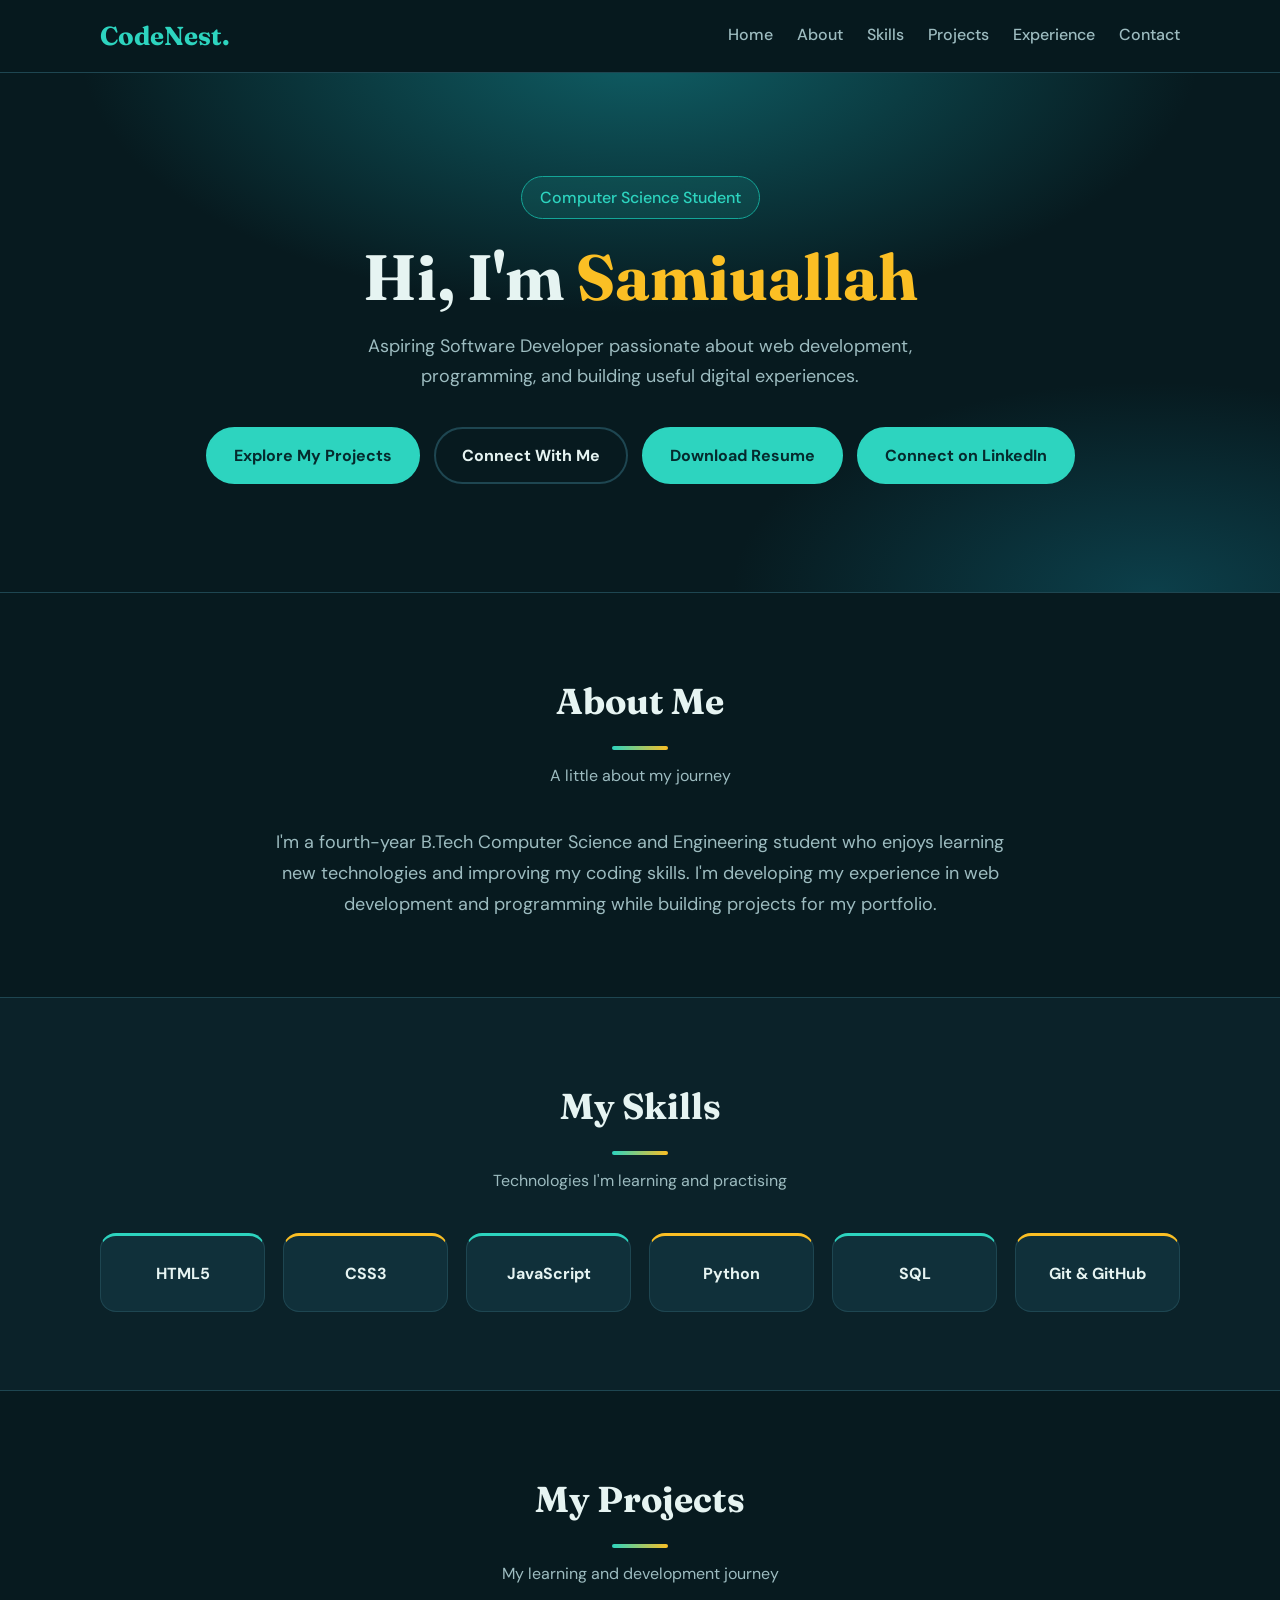
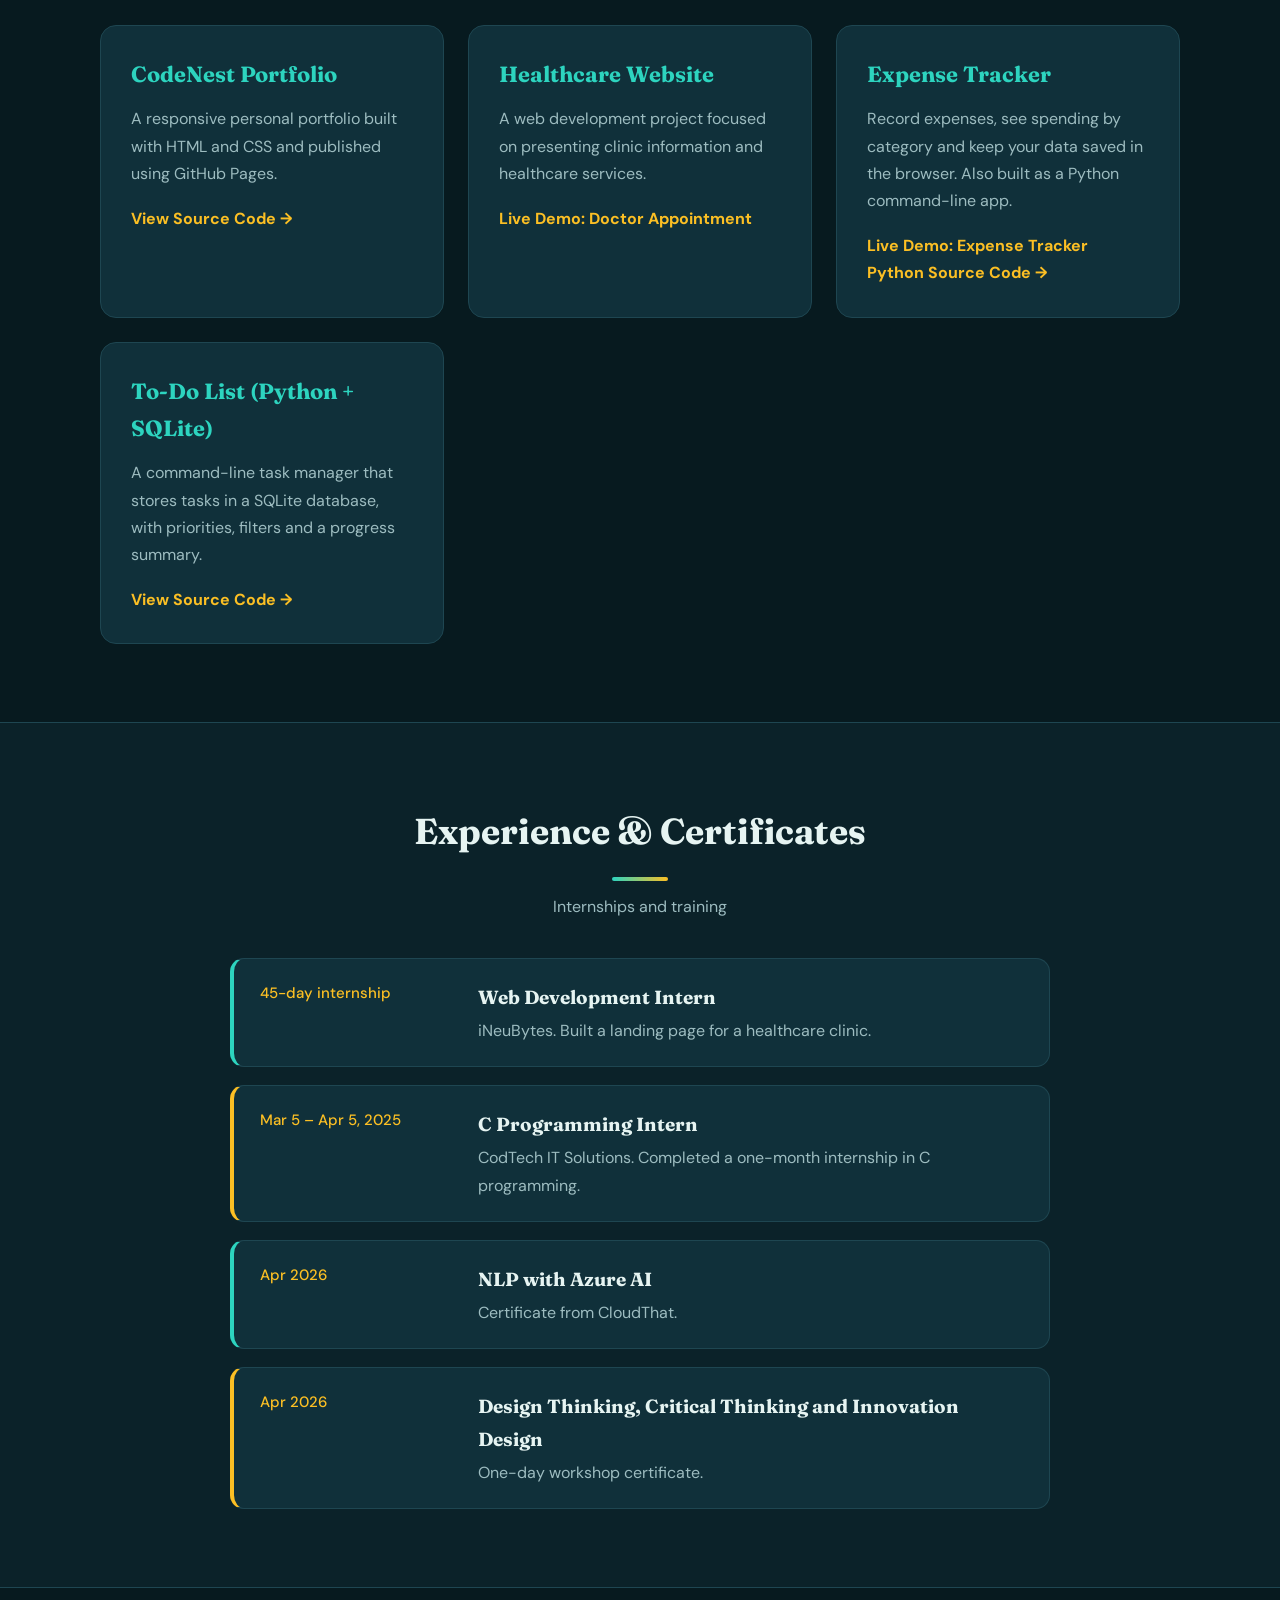
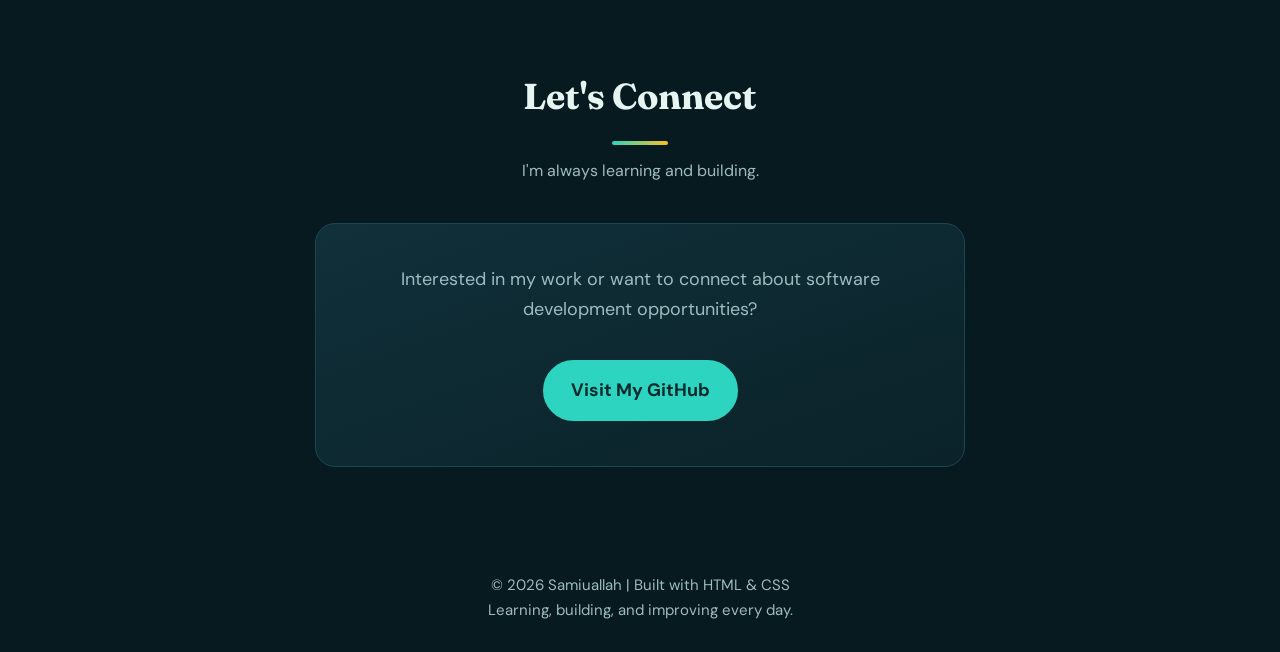
==== index.html @ da950f70 "Refactor project links and add To-Do List section Updated the project link for the Python source cod" ====
<!DOCTYPE html>
<html lang="en">
<head>
  <meta charset="UTF-8">
  <meta name="viewport" content="width=device-width, initial-scale=1.0">
  <meta name="description" content="Samiuallah's portfolio showcasing web development skills and projects.">
  <title>Samiuallah | Developer Portfolio</title>
  <link rel="preconnect" href="https://fonts.googleapis.com">
  <link href="https://fonts.googleapis.com/css2?family=Fraunces:wght@600;700&family=DM+Sans:wght@400;500;700&display=swap" rel="stylesheet">

  <style>
    :root {
      --bg: #071a1f;
      --bg-soft: #0b2229;
      --surface: #10303a;
      --line: #1e4651;
      --ink: #e6f4f2;
      --muted: #9dbcc0;
      --accent: #2dd4bf;
      --accent-dark: #14a597;
      --warm: #fbbf24;
    }

    * {
      margin: 0;
      padding: 0;
      box-sizing: border-box;
      scroll-behavior: smooth;
    }

    body {
      font-family: "DM Sans", system-ui, Arial, sans-serif;
      background: var(--bg);
      color: var(--ink);
      line-height: 1.7;
    }

    h1, h2, h3, .logo {
      font-family: Fraunces, Georgia, serif;
    }

    a {
      color: inherit;
      text-decoration: none;
    }

    :focus-visible {
      outline: 3px solid var(--warm);
      outline-offset: 3px;
      border-radius: 6px;
    }

    .container {
      width: min(1080px, 90%);
      margin: auto;
    }

    /* Header */
    header {
      position: sticky;
      top: 0;
      z-index: 10;
      background: rgba(7, 26, 31, .88);
      backdrop-filter: blur(10px);
      border-bottom: 1px solid var(--line);
    }

    nav {
      min-height: 72px;
      display: flex;
      align-items: center;
      justify-content: space-between;
      gap: 20px;
    }

    .logo {
      font-size: 26px;
      font-weight: 700;
      color: var(--accent);
    }

    .nav-links {
      display: flex;
      flex-wrap: wrap;
      gap: 24px;
    }

    .nav-links a {
      color: var(--muted);
      font-weight: 500;
      padding: 4px 0;
      border-bottom: 2px solid transparent;
      transition: color .2s, border-color .2s;
    }

    .nav-links a:hover {
      color: var(--ink);
      border-bottom-color: var(--warm);
    }

    /* Hero */
    .hero {
      min-height: 520px;
      display: grid;
      place-items: center;
      text-align: center;
      padding: 95px 0;
      background:
        radial-gradient(800px 380px at 50% -5%, #0f5f66 0%, transparent 70%),
        radial-gradient(600px 300px at 90% 100%, #0c3f4a 0%, transparent 70%),
        var(--bg);
      border-bottom: 1px solid var(--line);
    }

    .tag {
      display: inline-block;
      padding: 7px 18px;
      border: 1px solid var(--accent-dark);
      background: rgba(45, 212, 191, .1);
      border-radius: 30px;
      color: var(--accent);
      font-weight: 500;
      margin-bottom: 22px;
    }

    h1 {
      font-size: clamp(38px, 7vw, 64px);
      line-height: 1.12;
      margin-bottom: 18px;
    }

    .highlight {
      color: var(--warm);
    }

    .hero p {
      max-width: 650px;
      margin: 0 auto 30px;
      color: var(--muted);
      font-size: 18px;
    }

    .btn {
      display: inline-block;
      padding: 13px 26px;
      margin: 5px;
      border-radius: 999px;
      background: var(--accent);
      color: #052a2d;
      font-weight: 700;
      border: 2px solid var(--accent);
      transition: transform .2s, box-shadow .2s, background .2s;
    }

    .btn:hover {
      background: #5eead4;
      border-color: #5eead4;
      transform: translateY(-2px);
      box-shadow: 0 10px 24px rgba(45, 212, 191, .28);
    }

    .btn-outline {
      background: transparent;
      color: var(--ink);
      border-color: var(--line);
    }

    .btn-outline:hover {
      background: var(--surface);
      border-color: var(--accent);
      box-shadow: none;
    }

    /* Sections */
    section {
      padding: 78px 0;
      scroll-margin-top: 70px;
    }

    #skills,
    #experience {
      background: var(--bg-soft);
      border-block: 1px solid var(--line);
    }

    .section-title {
      text-align: center;
      font-size: clamp(28px, 4vw, 36px);
      margin-bottom: 12px;
    }

    .section-title::after {
      content: "";
      display: block;
      width: 56px;
      height: 4px;
      margin: 14px auto 0;
      border-radius: 4px;
      background: linear-gradient(90deg, var(--accent), var(--warm));
    }

    .section-intro {
      color: var(--muted);
      text-align: center;
      margin-bottom: 38px;
    }

    .about-text {
      max-width: 760px;
      margin: auto;
      text-align: center;
      color: var(--muted);
      font-size: 18px;
    }

    /* Skills and projects */
    .skills-grid,
    .projects-grid {
      display: grid;
      grid-template-columns: repeat(auto-fit, minmax(150px, 1fr));
      gap: 18px;
      margin-top: 30px;
    }

    .projects-grid {
      grid-template-columns: repeat(auto-fit, minmax(300px, 1fr));
      gap: 24px;
    }

    .skill,
    .project-card {
      background: var(--surface);
      border: 1px solid var(--line);
      border-radius: 16px;
      padding: 24px;
      transition: transform .2s, border-color .2s, box-shadow .2s;
    }

    .skill {
      text-align: center;
      font-weight: 700;
      border-top: 3px solid var(--accent);
    }

    .skill:nth-child(even) {
      border-top-color: var(--warm);
    }

    .skill:hover,
    .project-card:hover {
      transform: translateY(-4px);
      border-color: var(--accent);
      box-shadow: 0 14px 30px rgba(0, 0, 0, .3);
    }

    .project-card {
      padding: 30px;
    }

    .project-card h3 {
      font-size: 22px;
      color: var(--accent);
      margin-bottom: 12px;
    }

    .project-card p {
      color: var(--muted);
      margin-bottom: 18px;
    }

    .project-link {
      color: var(--warm);
      font-weight: 700;
    }

    .project-link:hover {
      text-decoration: underline;
      text-underline-offset: 4px;
    }

    /* Experience */
    .timeline {
      max-width: 820px;
      margin: auto;
      display: grid;
      gap: 18px;
    }

    .entry {
      display: grid;
      grid-template-columns: 190px 1fr;
      gap: 6px 28px;
      background: var(--surface);
      border: 1px solid var(--line);
      border-left: 4px solid var(--accent);
      border-radius: 14px;
      padding: 22px 26px;
      transition: transform .2s, border-color .2s;
    }

    .entry:nth-child(even) {
      border-left-color: var(--warm);
    }

    .entry:hover {
      transform: translateY(-3px);
      border-color: var(--accent);
    }

    .entry .when {
      color: var(--warm);
      font-weight: 500;
      font-size: 15px;
    }

    .entry h3 {
      font-size: 19px;
      margin-bottom: 4px;
    }

    .entry p {
      color: var(--muted);
    }

    @media (max-width: 700px) {
      .entry {
        grid-template-columns: 1fr;
        padding: 18px 20px;
      }
    }

    /* Contact */
    .contact-box {
      max-width: 650px;
      text-align: center;
      margin: auto;
      padding: 40px;
      border-radius: 20px;
      background: linear-gradient(160deg, var(--surface), var(--bg-soft));
      border: 1px solid var(--line);
      color: var(--muted);
      font-size: 18px;
    }

    /* Footer */
    footer {
      text-align: center;
      padding: 28px 0;
      color: var(--muted);
      font-size: 15px;
    }

    @media (max-width: 600px) {
      nav {
        padding: 14px 0;
        flex-direction: column;
      }

      .nav-links {
        justify-content: center;
        gap: 15px;
      }

      section {
        padding: 56px 0;
      }

      .hero {
        padding: 64px 0;
      }

      .contact-box {
        padding: 26px 16px;
      }
    }

    @media (prefers-reduced-motion: reduce) {
      * {
        scroll-behavior: auto;
        transition: none !important;
      }
    }
  </style>
</head>

<body>
  <header>
    <nav class="container">
      <a href="#home" class="logo">CodeNest.</a>

      <div class="nav-links">
        <a href="#home">Home</a>
        <a href="#about">About</a>
        <a href="#skills">Skills</a>
        <a href="#projects">Projects</a>
        <a href="#experience">Experience</a>
        <a href="#contact">Contact</a>
      </div>
    </nav>
  </header>

  <main>
    <section class="hero" id="home">
      <div class="container">
        <span class="tag">Computer Science Student</span>
        <h1>Hi, I'm <span class="highlight">Samiuallah</span></h1>
        <p>
          Aspiring Software Developer passionate about web development,
          programming, and building useful digital experiences.
        </p>
        <a href="#projects" class="btn">Explore My Projects</a>
        <a href="#contact" class="btn btn-outline">Connect With Me</a>
        <a href="Samiuallah_Ganaie_Resume.pdf"
          class="btn" download>
          Download Resume
        </a>
        
<a href="https://www.linkedin.com/in/samiuallah-ganaie-553bb9423/"
   class="btn"
   target="_blank"
   rel="noopener noreferrer">
  Connect on LinkedIn
</a>
      </div>
    </section>

    <section id="about">
      <div class="container">
        <h2 class="section-title">About Me</h2>
        <p class="section-intro">A little about my journey</p>
        <div class="about-text">
          <p>
            I'm a fourth-year B.Tech Computer Science and Engineering
            student who enjoys learning new technologies and improving
            my coding skills. I'm developing my experience in web
            development and programming while building projects for
            my portfolio.
          </p>
        </div>
      </div>
    </section>

    <section id="skills">
      <div class="container">
        <h2 class="section-title">My Skills</h2>
        <p class="section-intro">Technologies I'm learning and practising</p>

        <div class="skills-grid">
          <div class="skill">HTML5</div>
          <div class="skill">CSS3</div>
          <div class="skill">JavaScript</div>
          <div class="skill">Python</div>
          <div class="skill">SQL</div>
          <div class="skill">Git & GitHub</div>
        </div>
      </div>
    </section>

    <section id="projects">
      <div class="container">
        <h2 class="section-title">My Projects</h2>
        <p class="section-intro">My learning and development journey</p>

        <div class="projects-grid">
          <article class="project-card">
            <h3>CodeNest Portfolio</h3>
            <p>
              A responsive personal portfolio built with HTML and CSS
              and published using GitHub Pages.
            </p>
            <a class="project-link"
               href="https://github.com/samiuallahganaie/CodeNest">
              View Source Code →
            </a>
          </article>

          <article class="project-card">
            <h3>Healthcare Website</h3>
            <p>
              A web development project focused on presenting clinic
              information and healthcare services.
            </p>
           <a href="doctor-appointment/index.html" class="project-link" target="_blank">
  Live Demo: Doctor Appointment
</a>
          </article>

          <article class="project-card">
            <h3>Expense Tracker</h3>
            <p>
              Record expenses, see spending by category and keep
              your data saved in the browser. Also built as a
              Python command-line app.
            </p>
            <a class="project-link" href="expense-tracker/index.html" target="_blank">
              Live Demo: Expense Tracker
            </a>
            <br>
            <a class="project-link"
               href="https://github.com/samiuallahganaie/CodeNest/blob/main/expense_tracker.py"
               target="_blank" rel="noopener noreferrer">
              Python Source Code →
            </a>
          </article>

          <article class="project-card">
            <h3>To-Do List (Python + SQLite)</h3>
            <p>
              A command-line task manager that stores tasks in a
              SQLite database, with priorities, filters and a
              progress summary.
            </p>
            <a class="project-link"
               href="https://github.com/samiuallahganaie/CodeNest/tree/main/todo-app"
               target="_blank" rel="noopener noreferrer">
              View Source Code →
            </a>
          </article>
        </div>
      </div>
    </section>

    <section id="experience">
      <div class="container">
        <h2 class="section-title">Experience &amp; Certificates</h2>
        <p class="section-intro">Internships and training</p>

        <div class="timeline">
          <div class="entry">
            <div class="when">45-day internship</div>
            <div>
              <h3>Web Development Intern</h3>
              <p>iNeuBytes. Built a landing page for a healthcare clinic.</p>
            </div>
          </div>

          <div class="entry">
            <div class="when">Mar 5 – Apr 5, 2025</div>
            <div>
              <h3>C Programming Intern</h3>
              <p>CodTech IT Solutions. Completed a one-month internship in C programming.</p>
            </div>
          </div>

          <div class="entry">
            <div class="when">Apr 2026</div>
            <div>
              <h3>NLP with Azure AI</h3>
              <p>Certificate from CloudThat.</p>
            </div>
          </div>

          <div class="entry">
            <div class="when">Apr 2026</div>
            <div>
              <h3>Design Thinking, Critical Thinking and Innovation Design</h3>
              <p>One-day workshop certificate.</p>
            </div>
          </div>
        </div>
      </div>
    </section>

    <section id="contact">
      <div class="container">
        <h2 class="section-title">Let's Connect</h2>
        <p class="section-intro">I'm always learning and building.</p>

        <div class="contact-box">
          <p>
            Interested in my work or want to connect about
            software development opportunities?
          </p>
          <br>
          <a class="btn"
             href="https://github.com/samiuallahganaie">
            Visit My GitHub
          </a>
        </div>
      </div>
    </section>
  </main>

  <footer>
    <div class="container">
      <p>© 2026 Samiuallah | Built with HTML & CSS</p>
      <p>Learning, building, and improving every day.</p>
    </div>
  </footer>
</body>
</html>
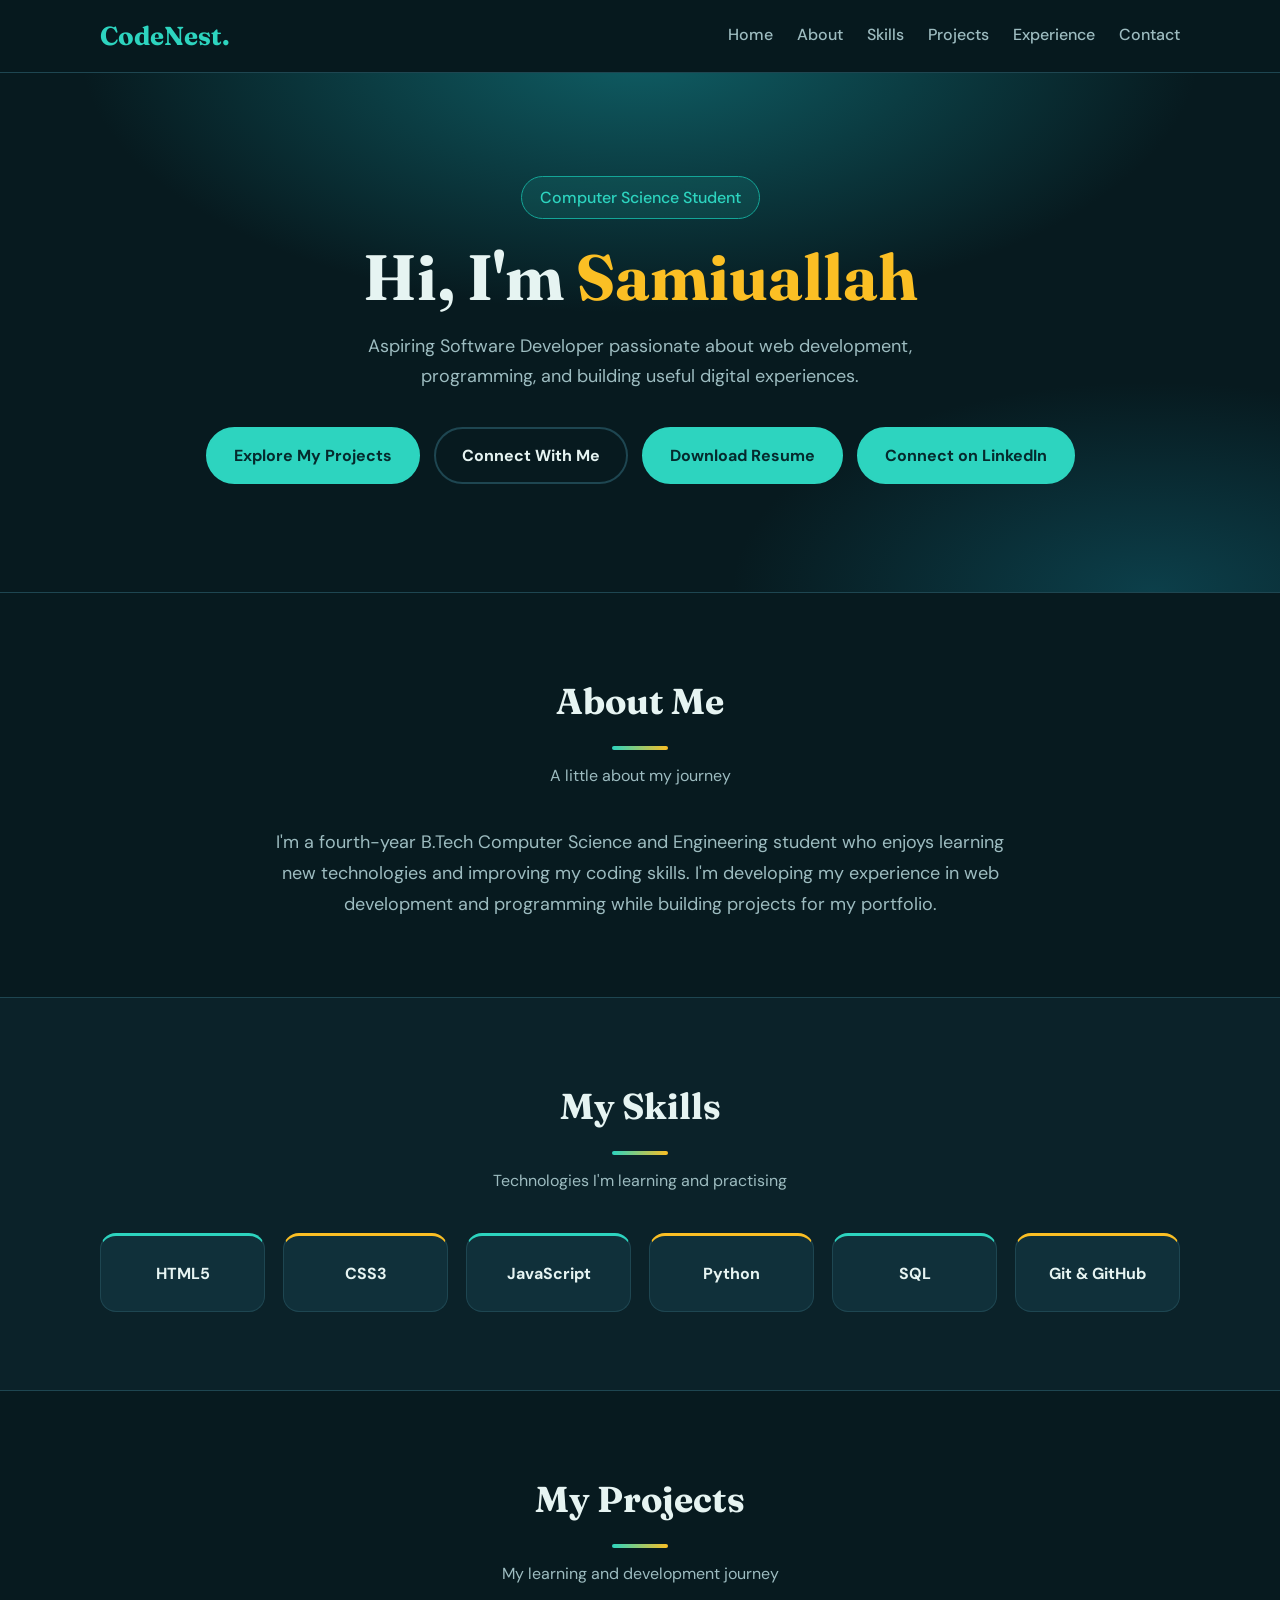
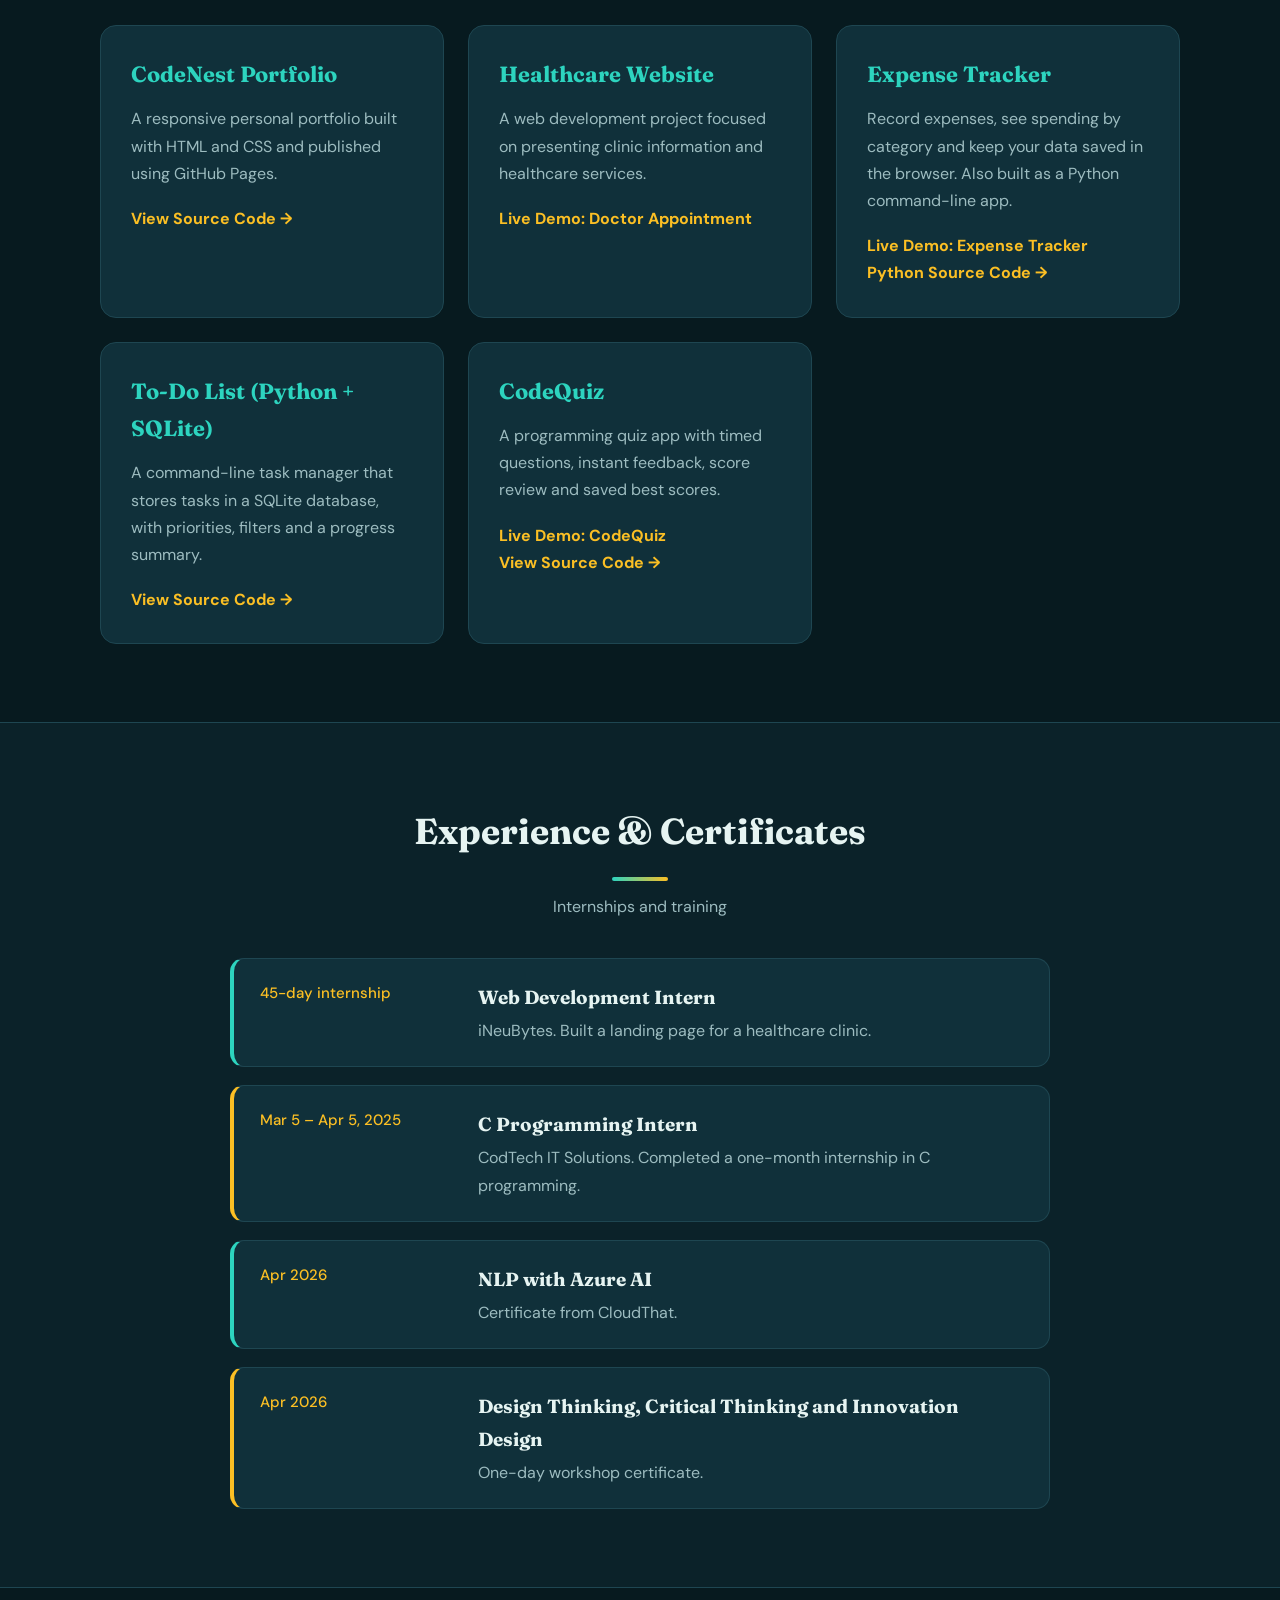
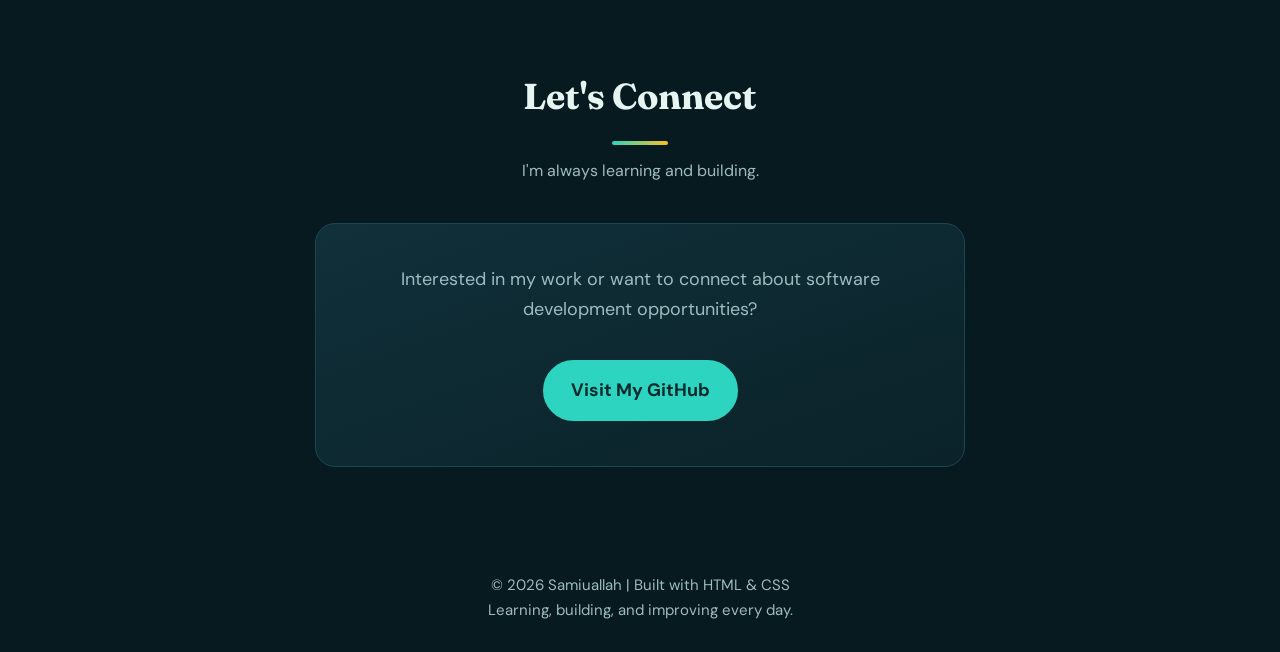
==== commit 03576169: "Add project card for CodeQuiz app" ====
--- a/index.html
+++ b/index.html
@@ -516,6 +516,25 @@
               View Source Code →
             </a>
           </article>
+
+          <article class="project-card">
+            <h3>CodeQuiz</h3>
+            <p>
+              A programming quiz app with timed questions, instant
+              feedback, score review and saved best scores.
+            </p>
+            <a class="project-link"
+               href="https://samiuallahganaie.github.io/quiz-app/"
+               target="_blank" rel="noopener noreferrer">
+              Live Demo: CodeQuiz
+            </a>
+            <br>
+            <a class="project-link"
+               href="https://github.com/samiuallahganaie/quiz-app"
+               target="_blank" rel="noopener noreferrer">
+              View Source Code →
+            </a>
+          </article>
         </div>
       </div>
     </section>
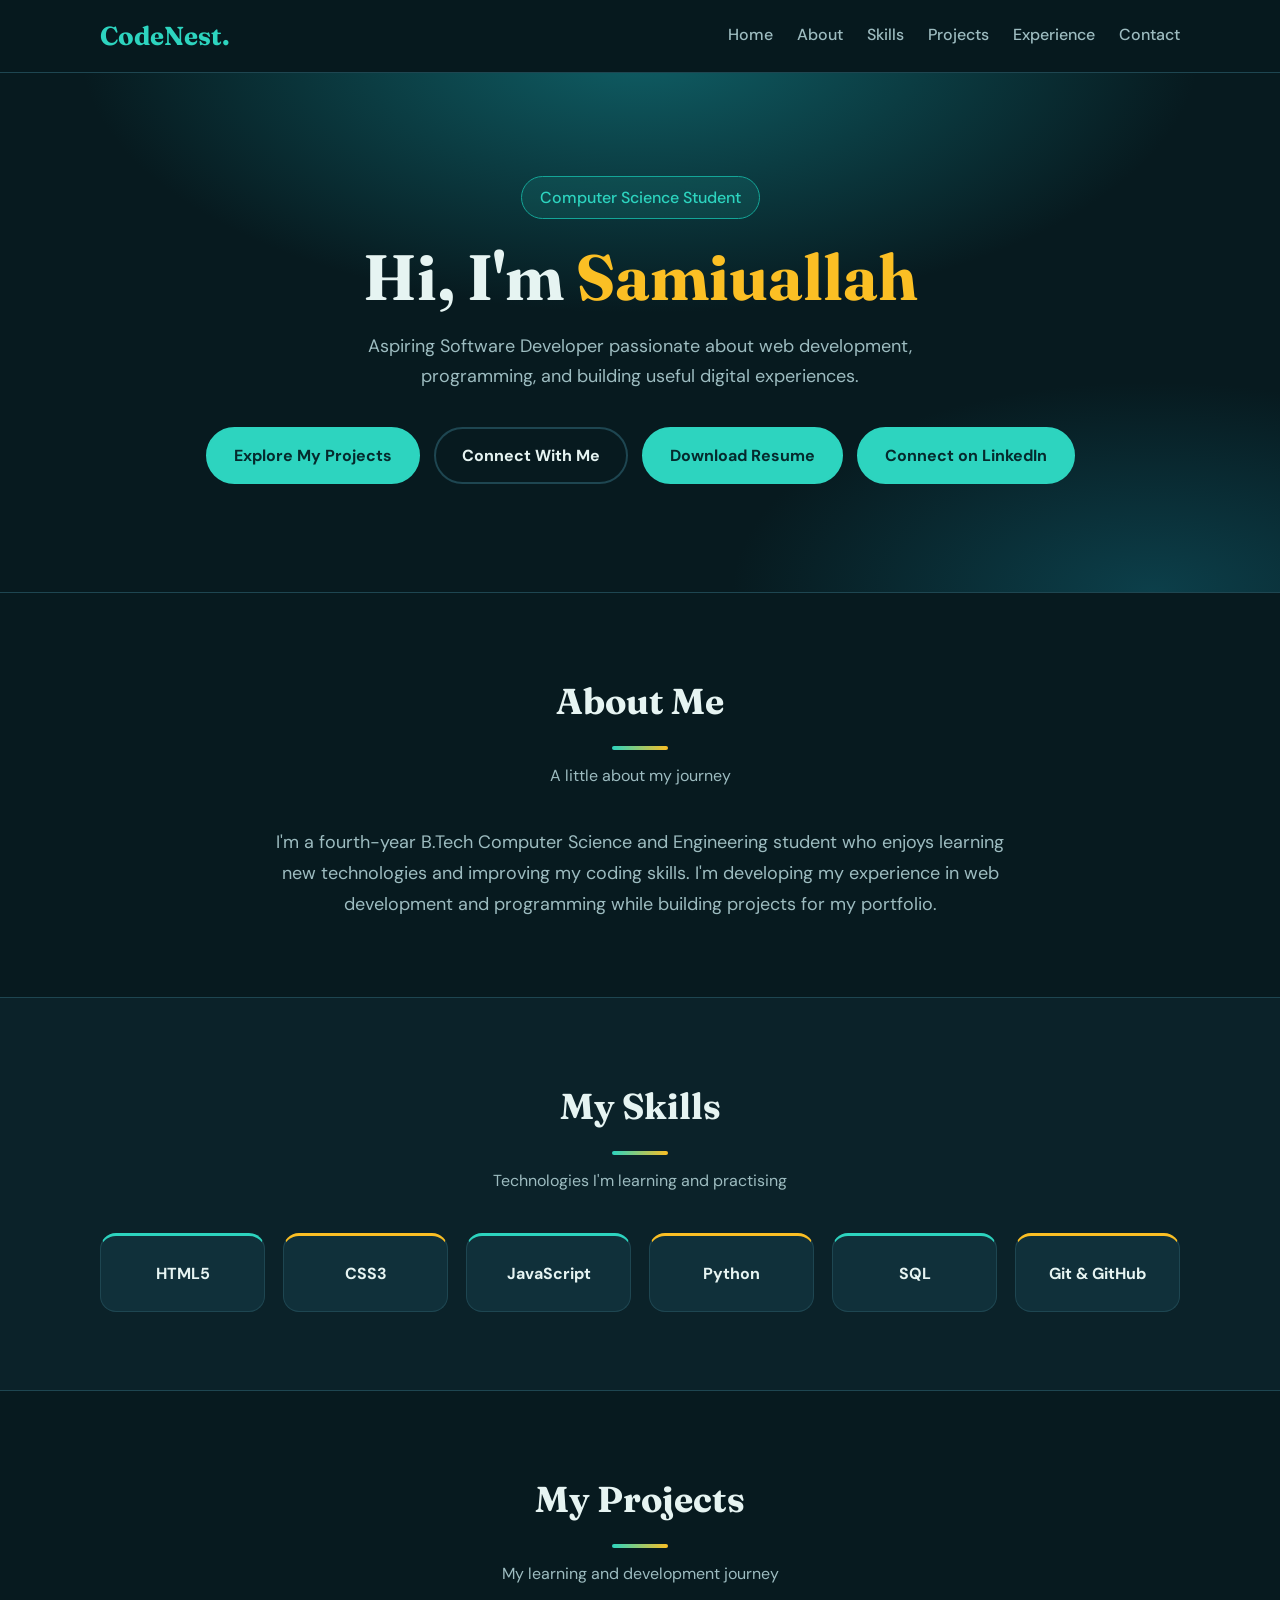
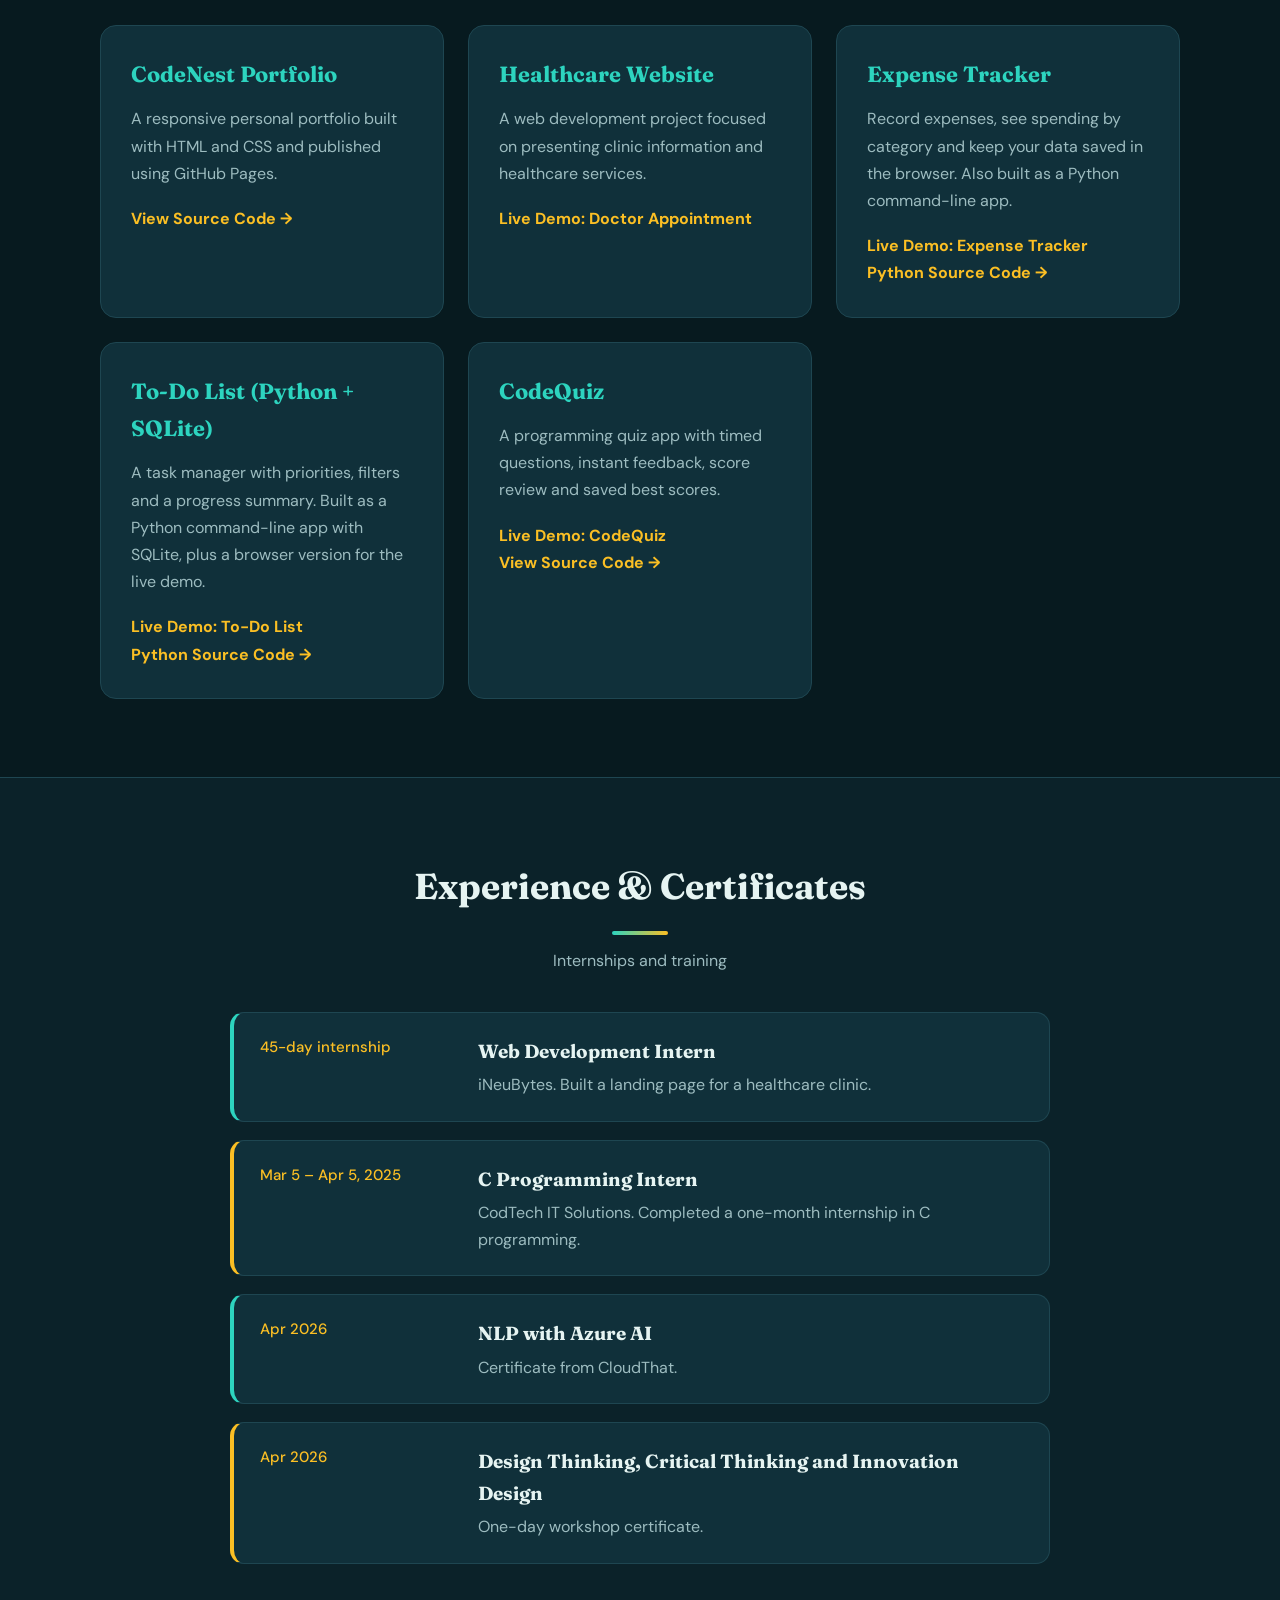
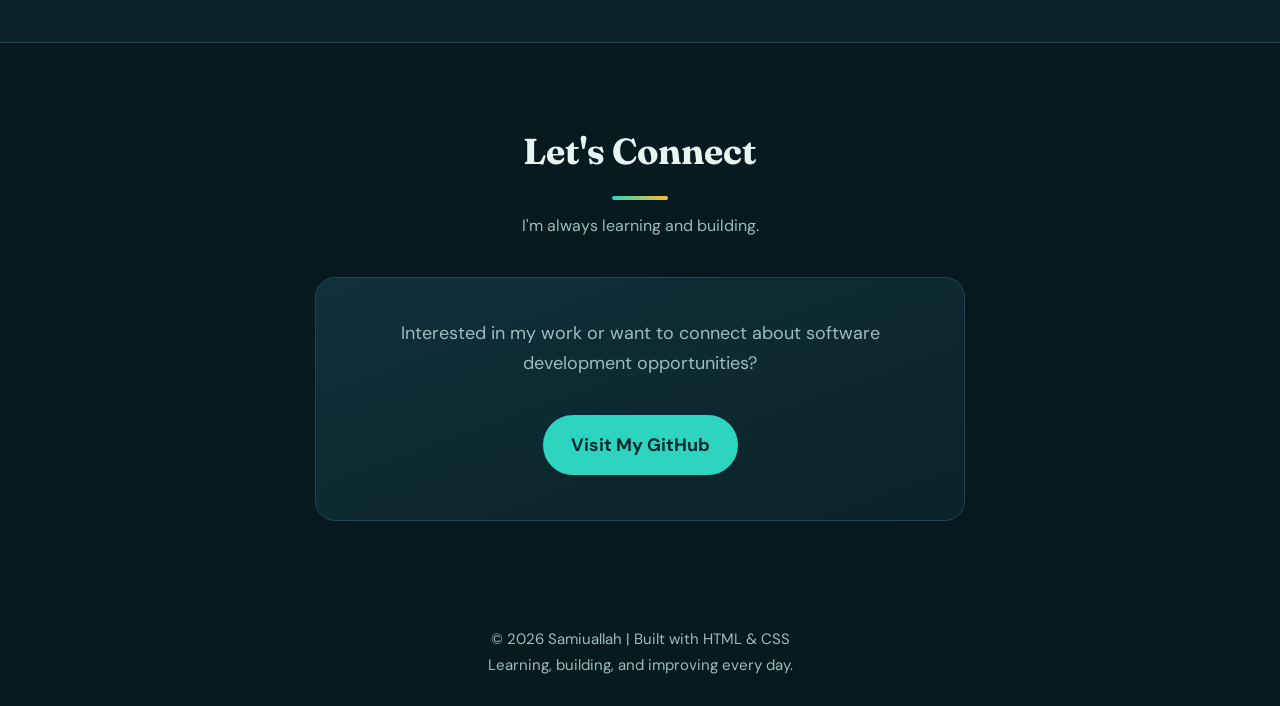
==== commit 6bca757f: "Revise To-Do List project details in index.html Updated project description and source code link." ====
--- a/index.html
+++ b/index.html
@@ -506,14 +506,18 @@
           <article class="project-card">
             <h3>To-Do List (Python + SQLite)</h3>
             <p>
-              A command-line task manager that stores tasks in a
-              SQLite database, with priorities, filters and a
-              progress summary.
+              A task manager with priorities, filters and a progress
+              summary. Built as a Python command-line app with SQLite,
+              plus a browser version for the live demo.
             </p>
+            <a class="project-link" href="todo-app/index.html" target="_blank">
+              Live Demo: To-Do List
+            </a>
+            <br>
             <a class="project-link"
-               href="https://github.com/samiuallahganaie/CodeNest/tree/main/todo-app"
+               href="https://github.com/samiuallahganaie/CodeNest/blob/main/todo-app/todo.py"
                target="_blank" rel="noopener noreferrer">
-              View Source Code →
+              Python Source Code →
             </a>
           </article>
 
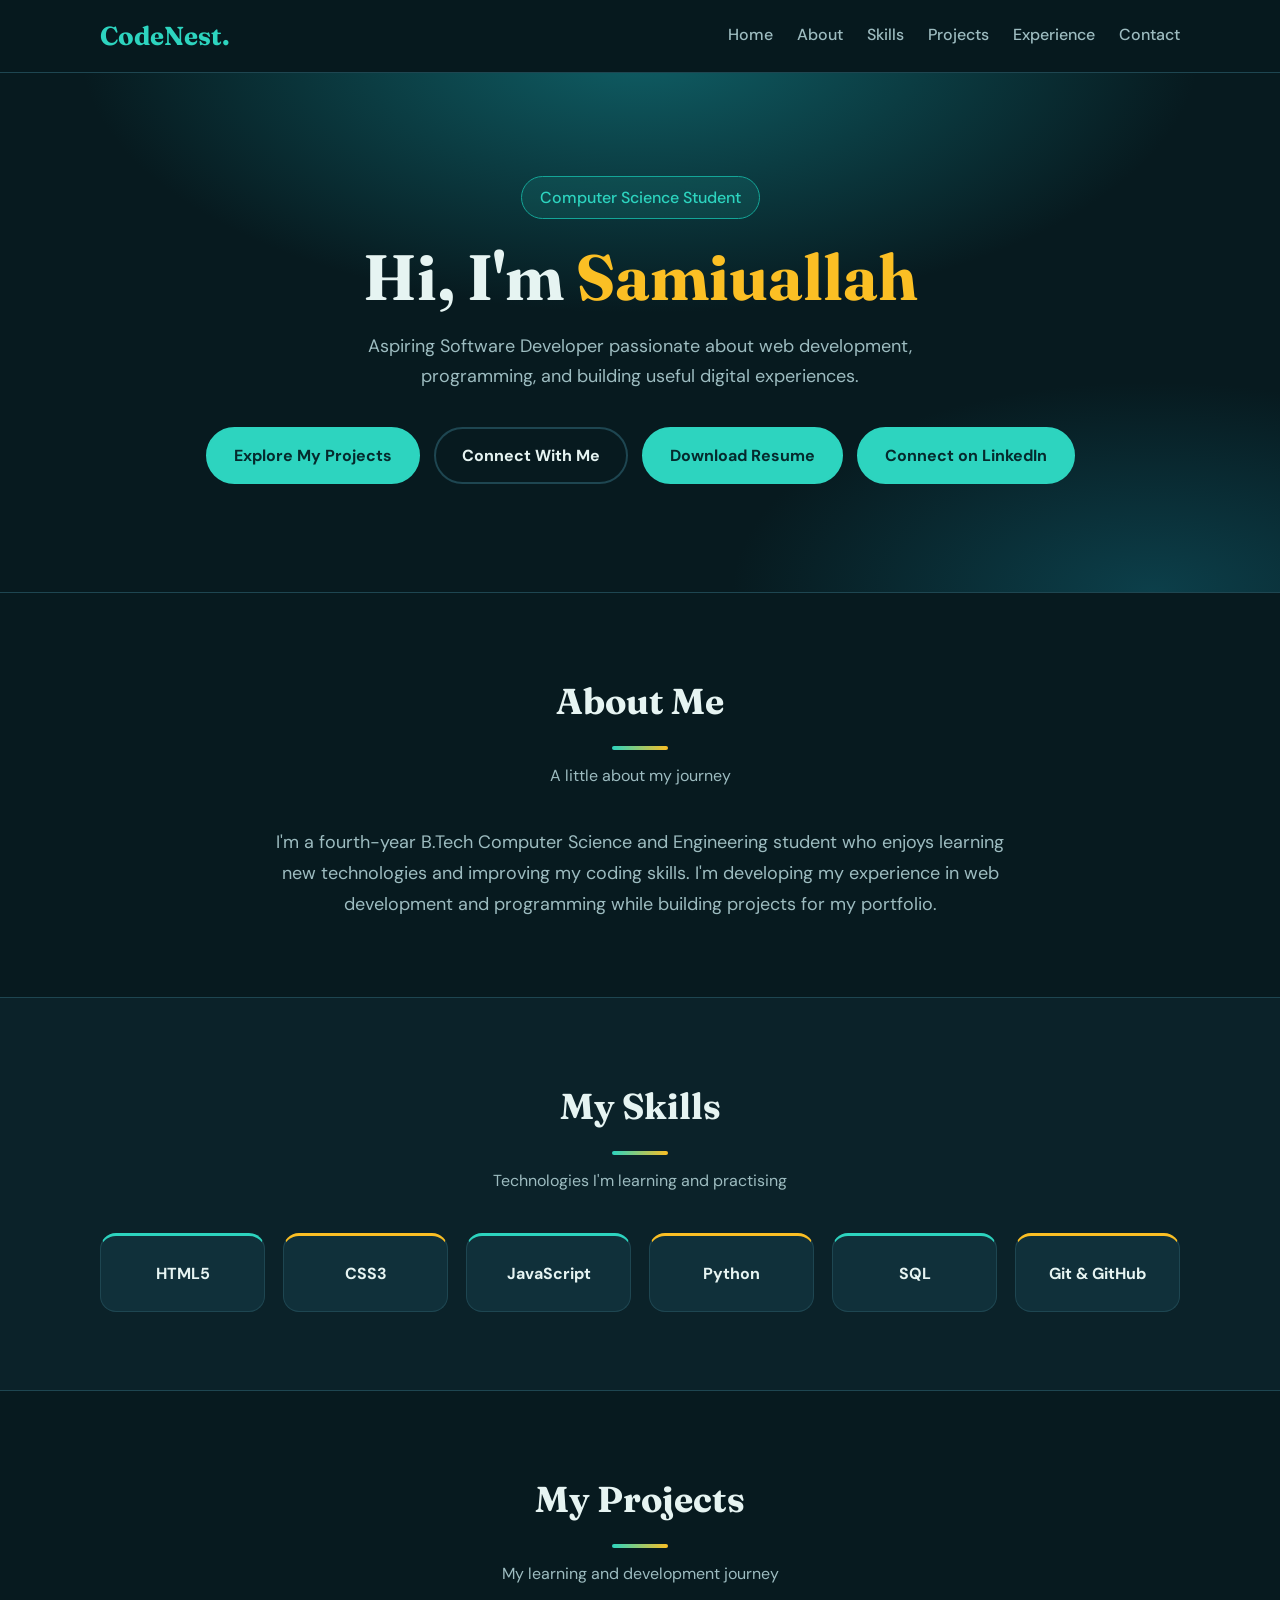
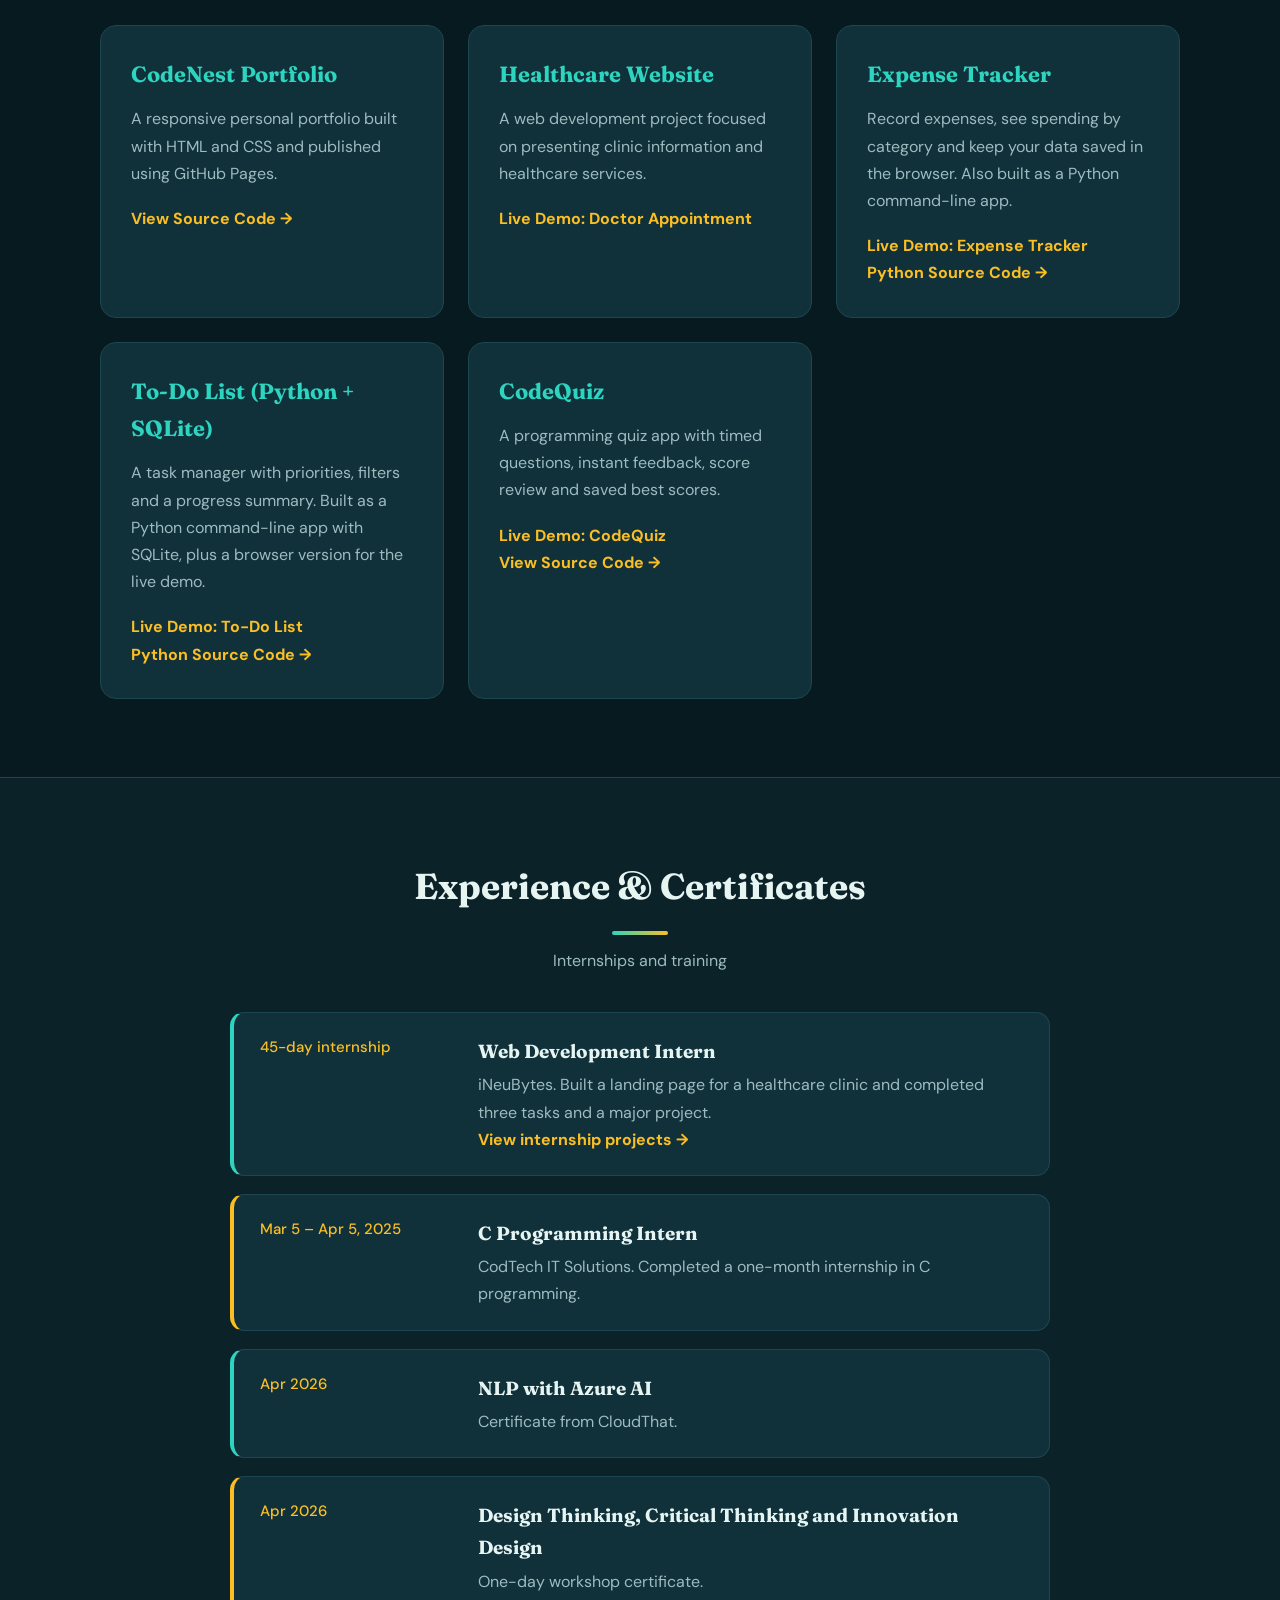
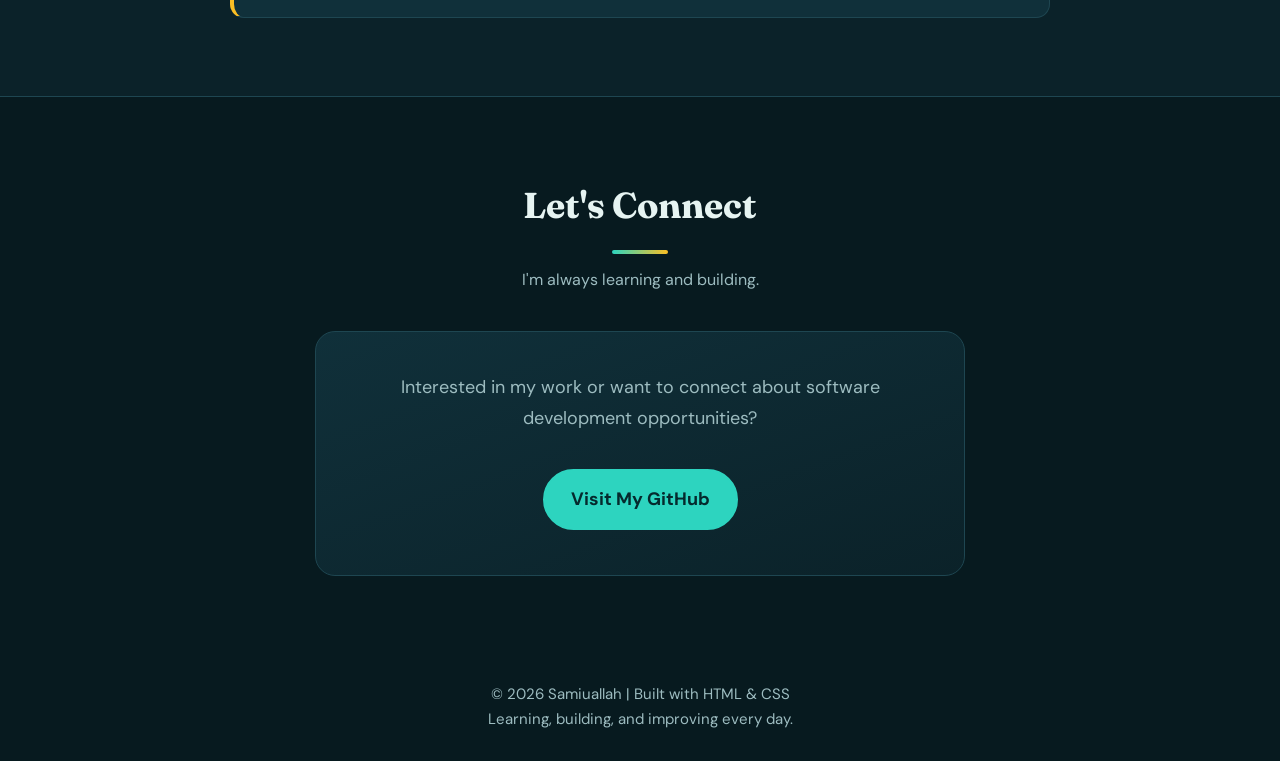
==== commit 1a650b53: "Update internship description in index.html Expanded description of internship experience." ====
--- a/index.html
+++ b/index.html
@@ -553,7 +553,12 @@
             <div class="when">45-day internship</div>
             <div>
               <h3>Web Development Intern</h3>
-              <p>iNeuBytes. Built a landing page for a healthcare clinic.</p>
+              <p>iNeuBytes. Built a landing page for a healthcare clinic and completed three tasks and a major project.</p>
+              <a class="project-link"
+                 href="https://samiuallahganaie.github.io/InternSamiuallah_INBT022287_iNeuBytes/"
+                 target="_blank" rel="noopener noreferrer">
+                View internship projects →
+              </a>
             </div>
           </div>
 
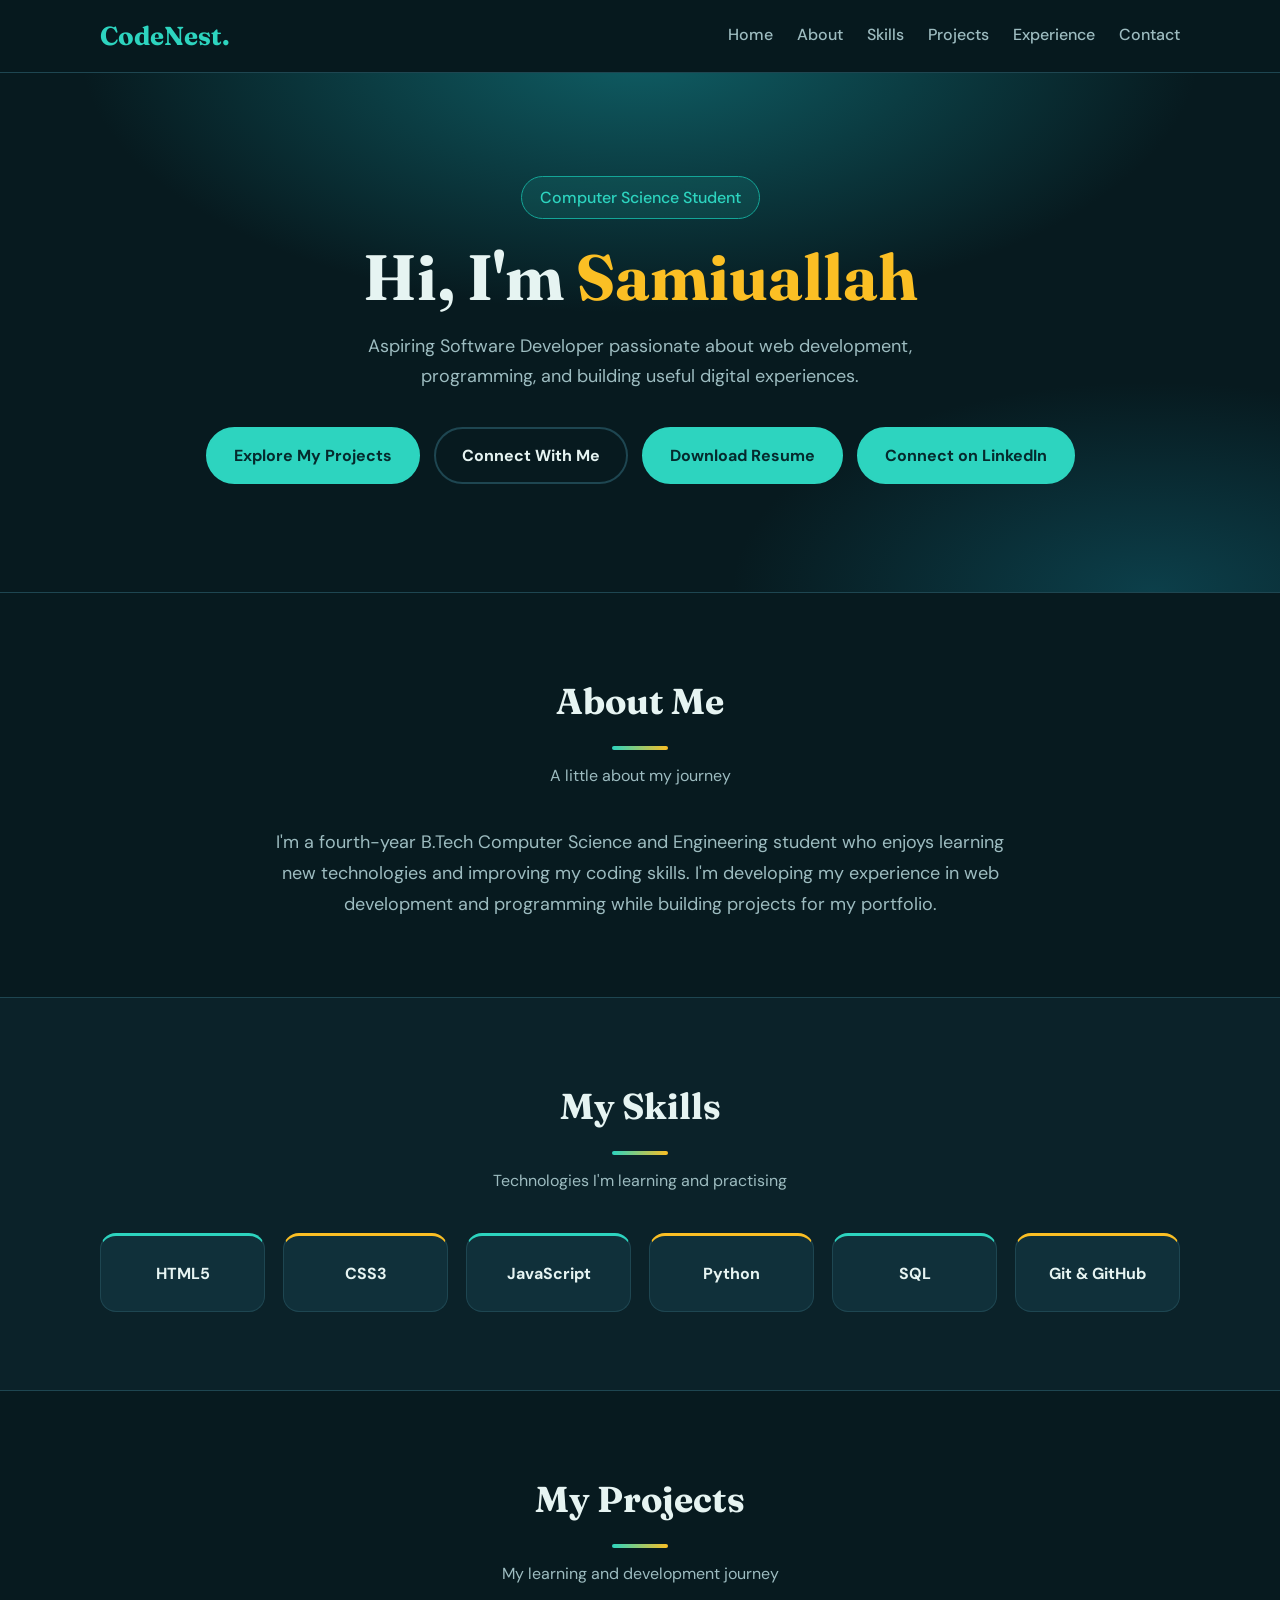
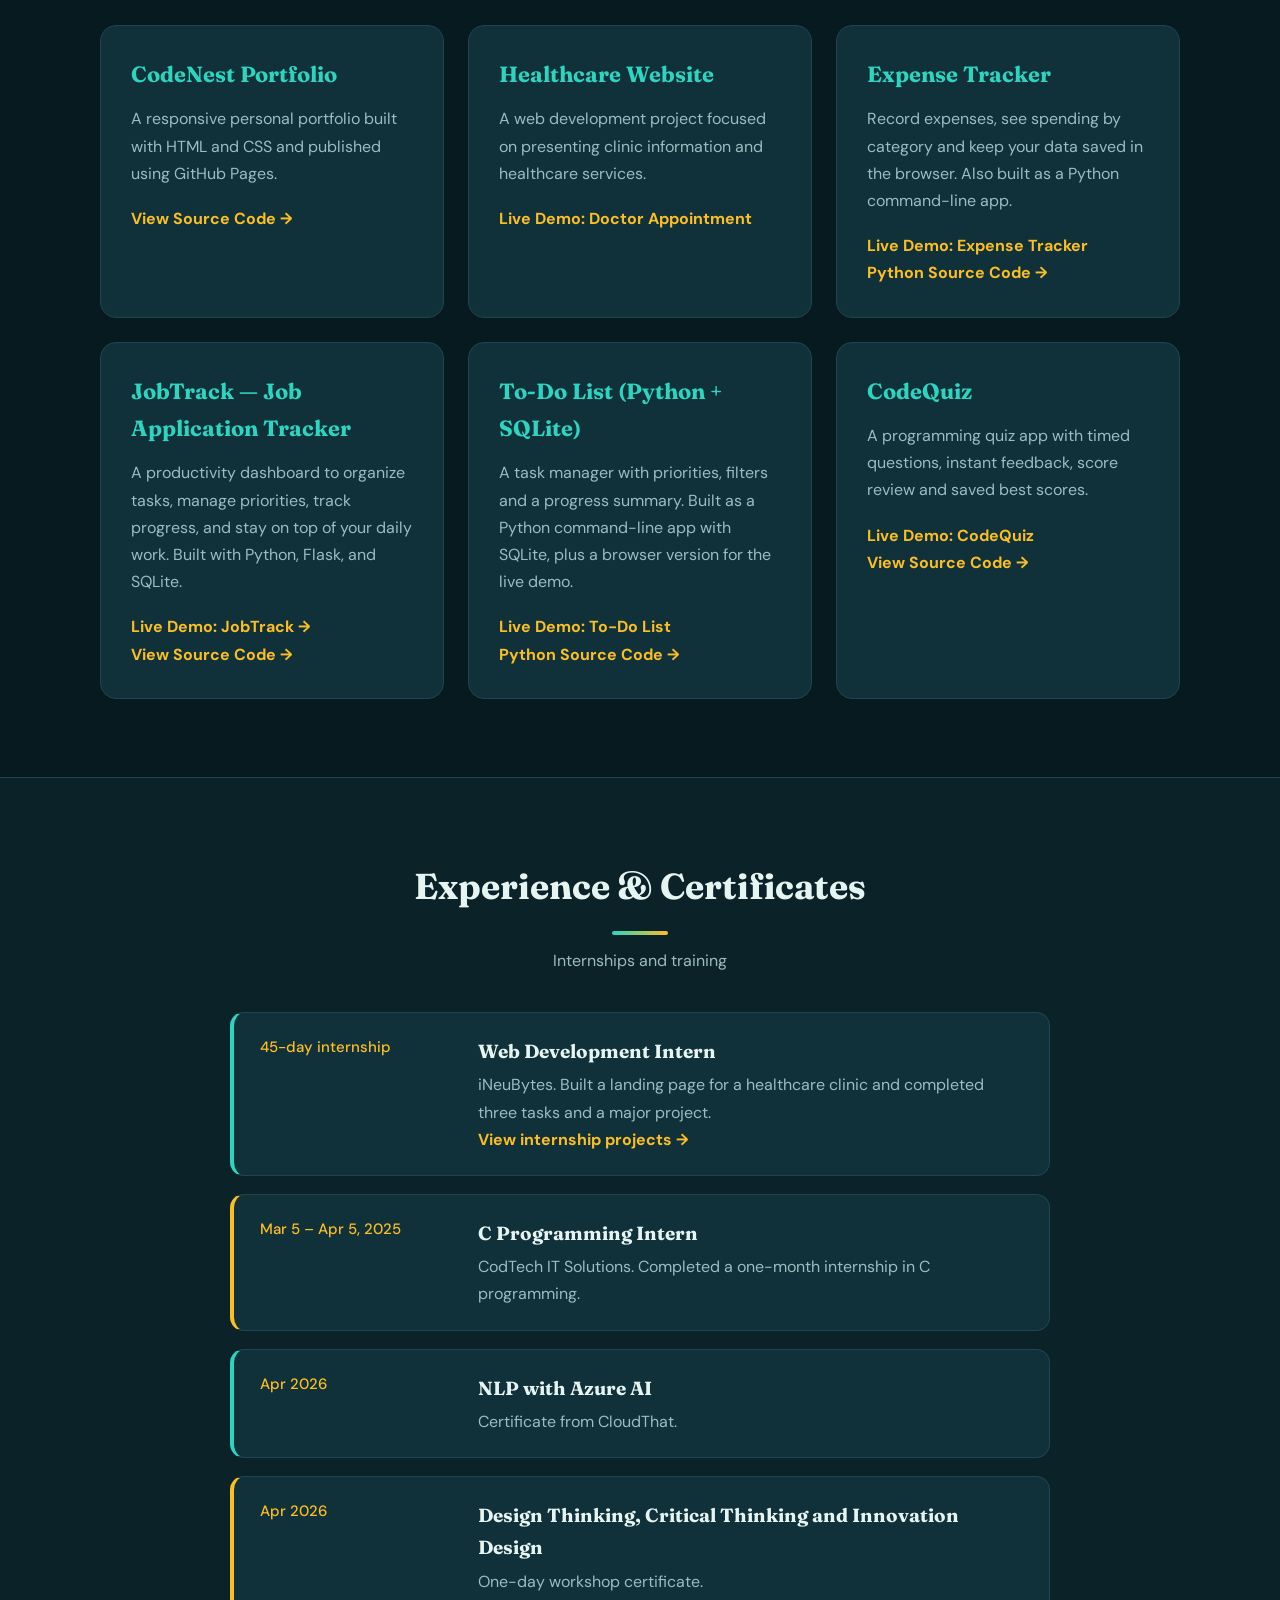
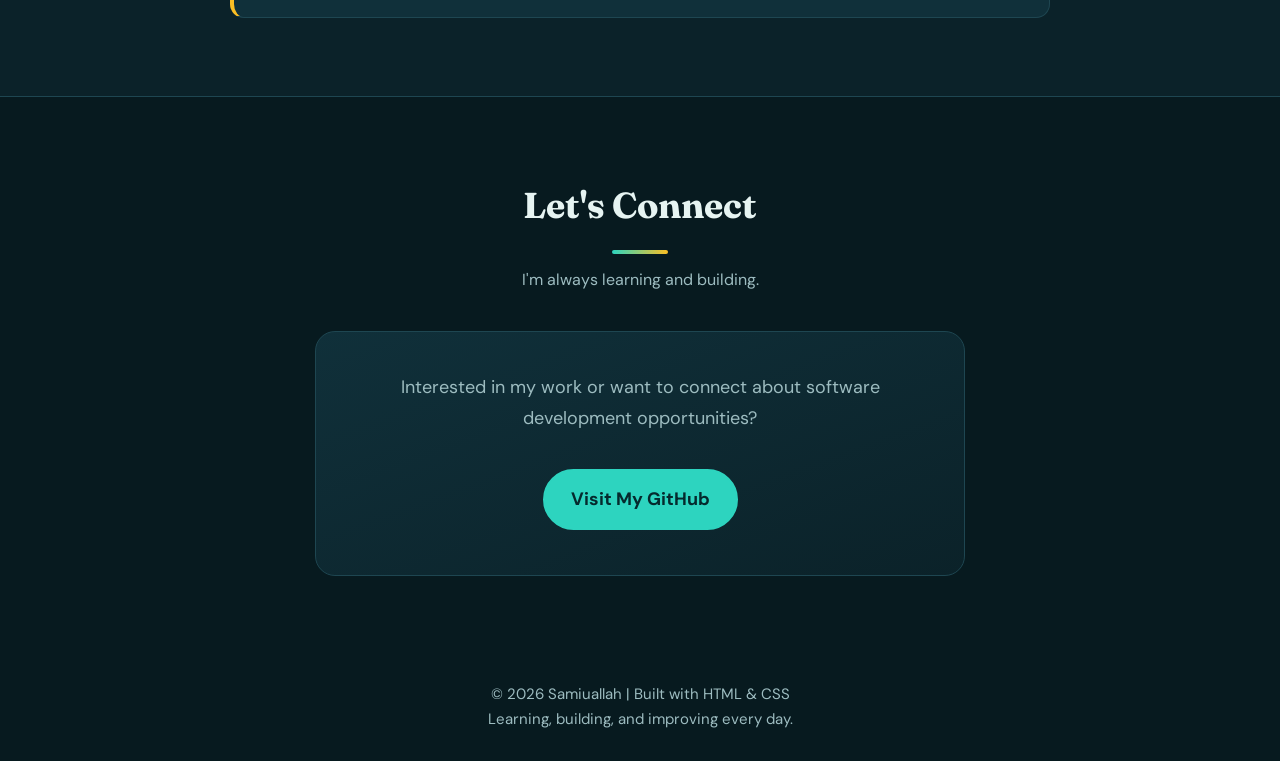
==== commit d3649696: "Add JobTrack project card to index.html Added a new project card for JobTrack, detailing its feature" ====
--- a/index.html
+++ b/index.html
@@ -504,6 +504,26 @@
           </article>
 
           <article class="project-card">
+            <h3>JobTrack — Job Application Tracker</h3>
+            <p>
+              A productivity dashboard to organize tasks, manage priorities,
+              track progress, and stay on top of your daily work.
+              Built with Python, Flask, and SQLite.
+            </p>
+            <a class="project-link"
+               href="https://jobtrack-9ibe.onrender.com"
+               target="_blank" rel="noopener noreferrer">
+              Live Demo: JobTrack →
+            </a>
+            <br>
+            <a class="project-link"
+               href="https://github.com/samiuallahganaie/CodeNest/tree/main/taskflow"
+               target="_blank" rel="noopener noreferrer">
+              View Source Code →
+            </a>
+          </article>
+
+          <article class="project-card">
             <h3>To-Do List (Python + SQLite)</h3>
             <p>
               A task manager with priorities, filters and a progress
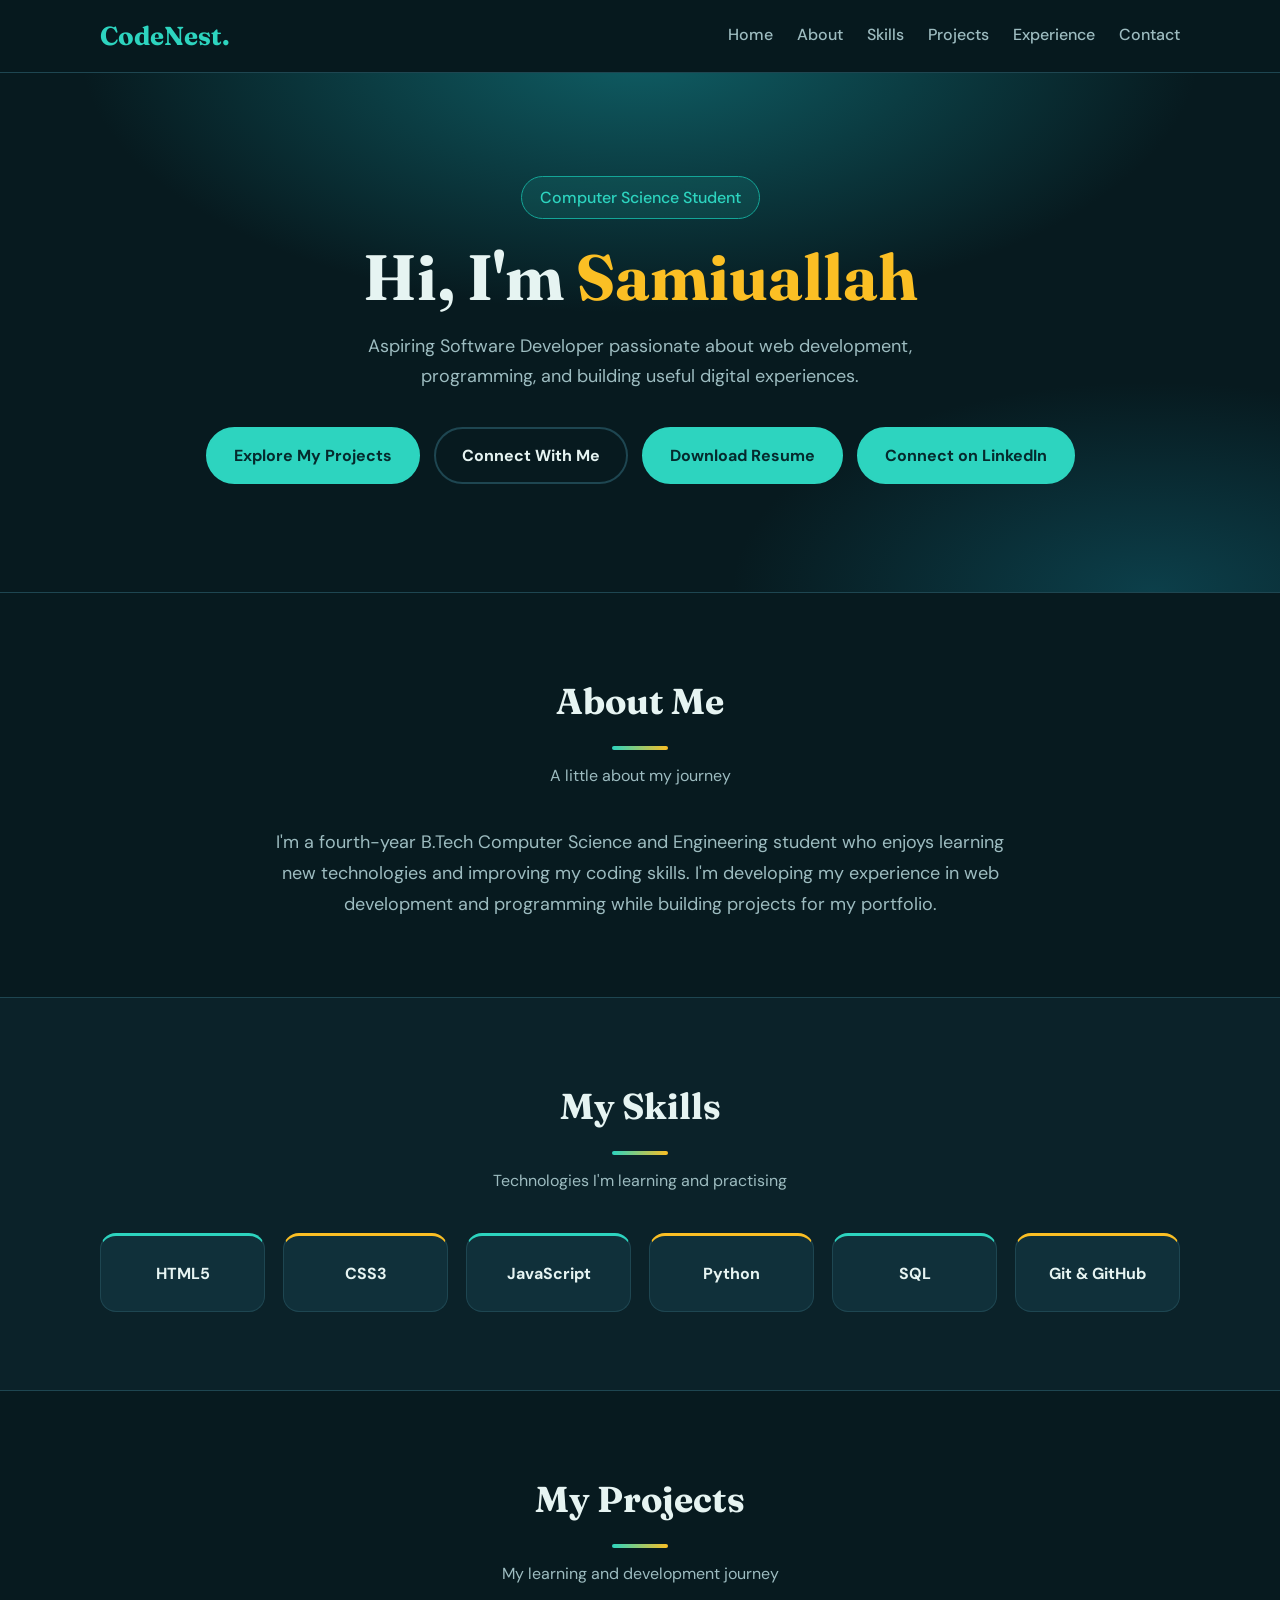
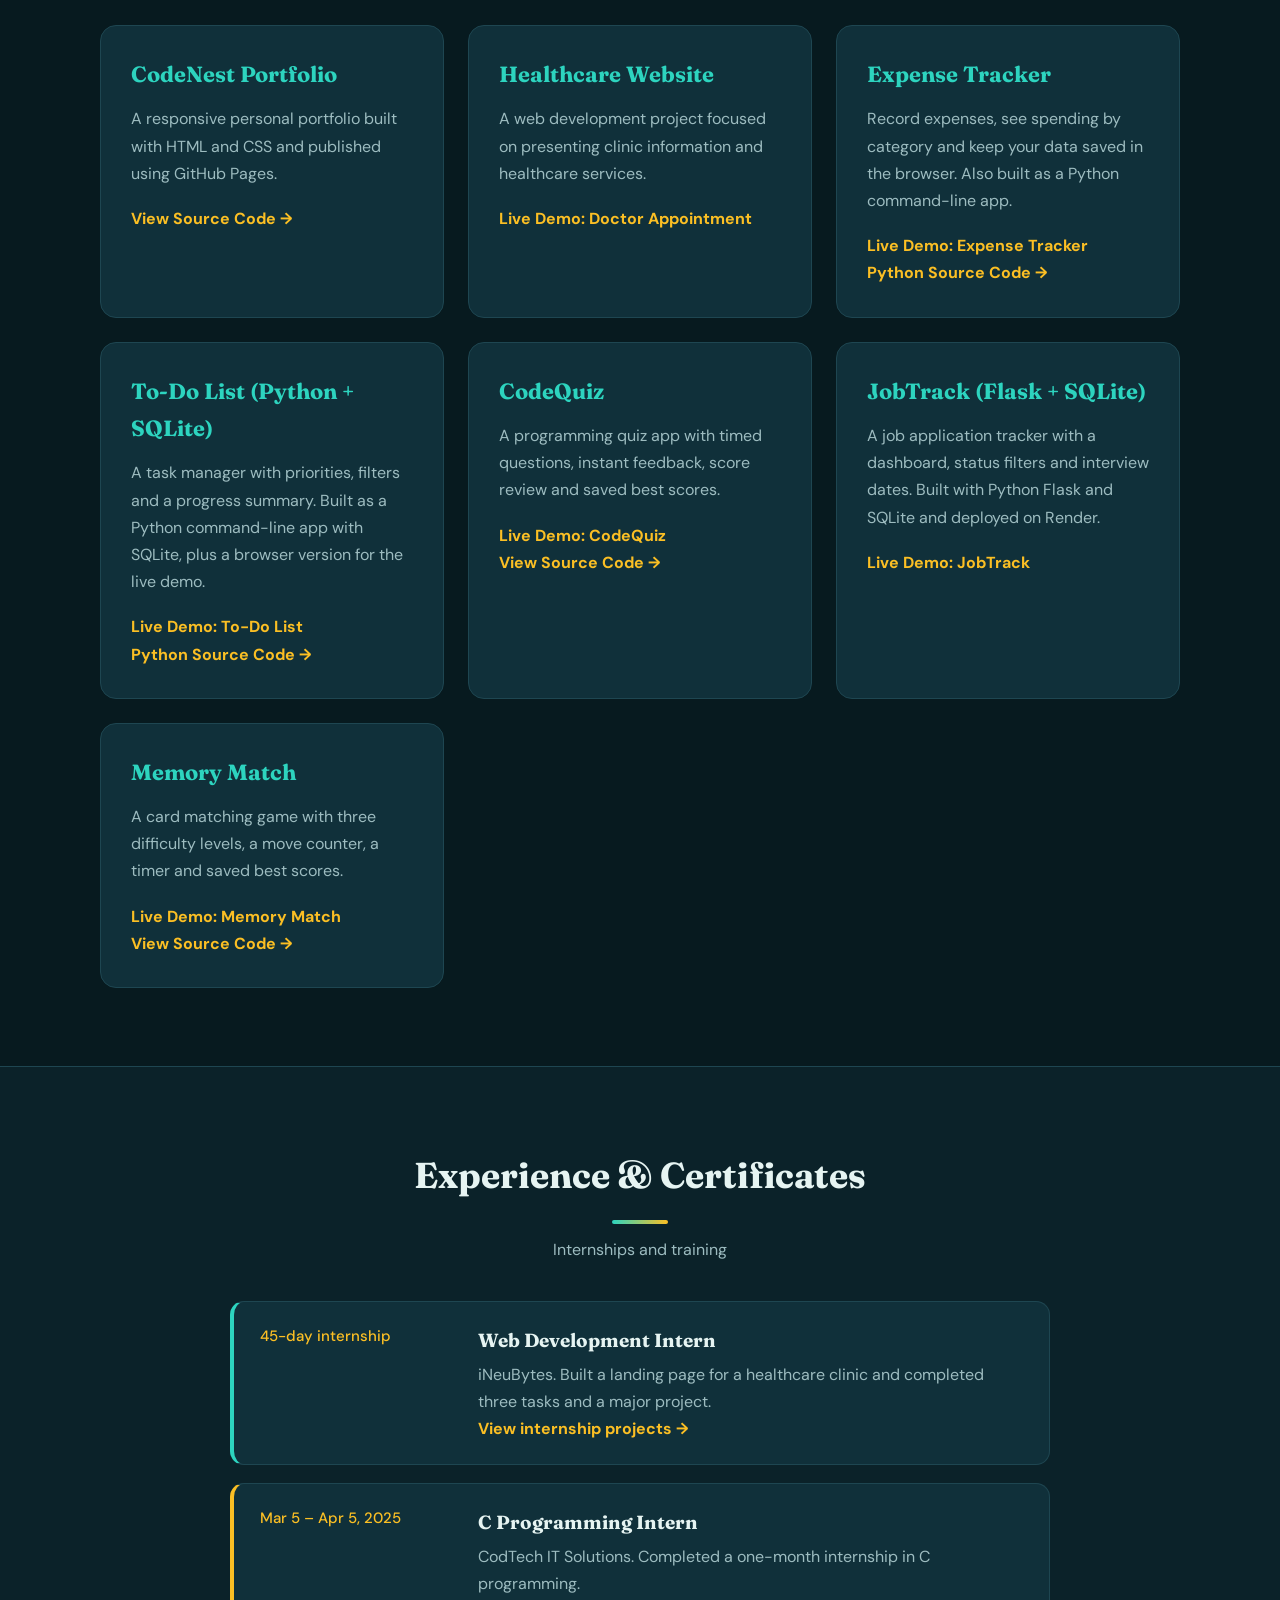
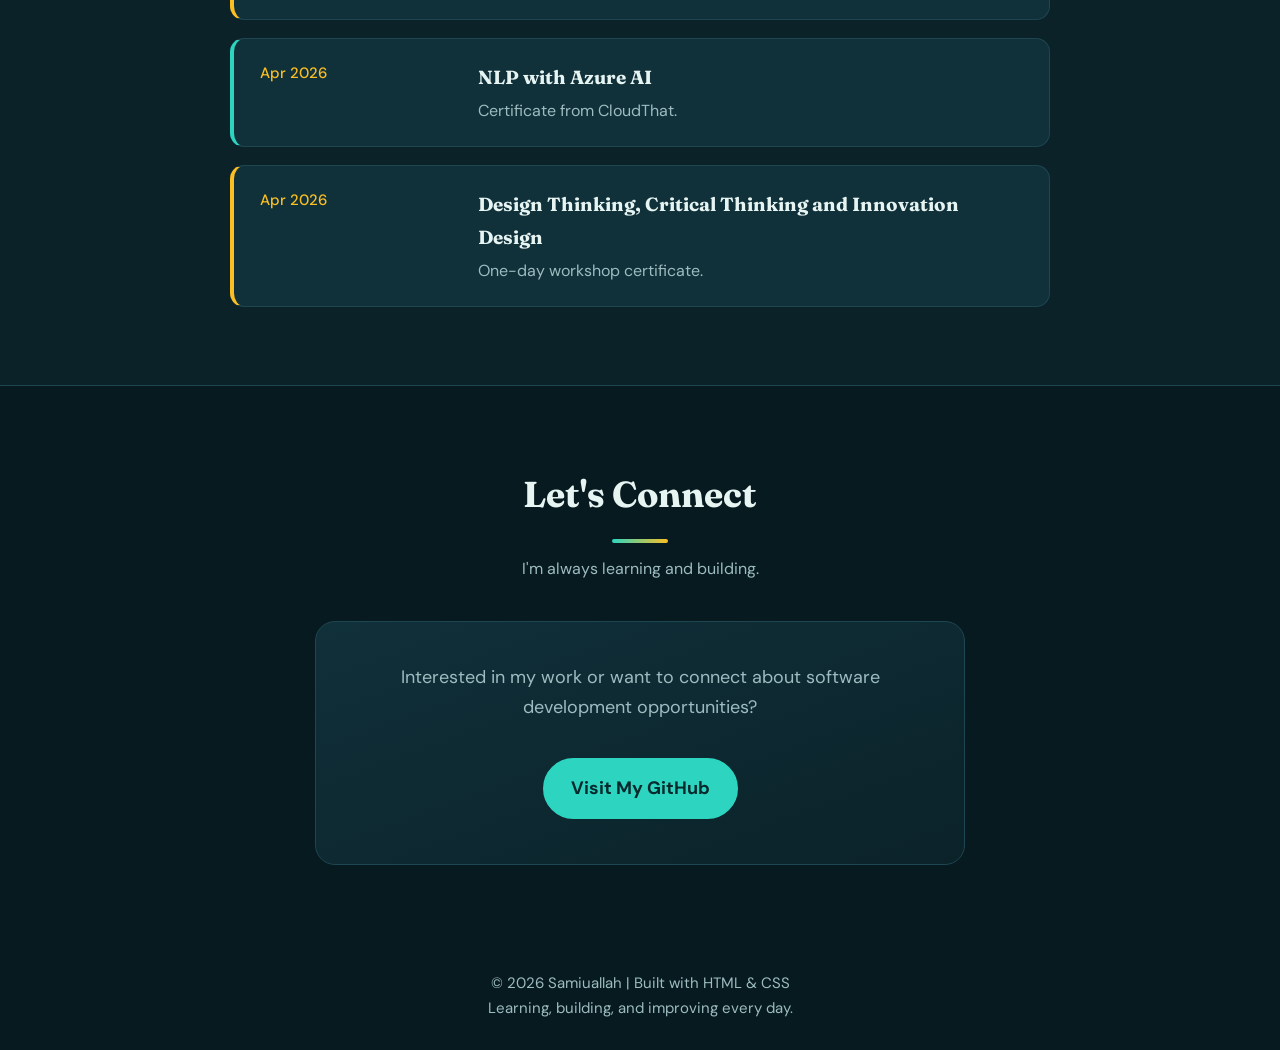
==== commit 55d22a8b: "Update index.html" ====
--- a/index.html
+++ b/index.html
@@ -504,26 +504,6 @@
           </article>
 
           <article class="project-card">
-            <h3>JobTrack — Job Application Tracker</h3>
-            <p>
-              A productivity dashboard to organize tasks, manage priorities,
-              track progress, and stay on top of your daily work.
-              Built with Python, Flask, and SQLite.
-            </p>
-            <a class="project-link"
-               href="https://jobtrack-9ibe.onrender.com"
-               target="_blank" rel="noopener noreferrer">
-              Live Demo: JobTrack →
-            </a>
-            <br>
-            <a class="project-link"
-               href="https://github.com/samiuallahganaie/CodeNest/tree/main/taskflow"
-               target="_blank" rel="noopener noreferrer">
-              View Source Code →
-            </a>
-          </article>
-
-          <article class="project-card">
             <h3>To-Do List (Python + SQLite)</h3>
             <p>
               A task manager with priorities, filters and a progress
@@ -555,6 +535,37 @@
             <br>
             <a class="project-link"
                href="https://github.com/samiuallahganaie/quiz-app"
+               target="_blank" rel="noopener noreferrer">
+              View Source Code →
+            </a>
+          </article>
+
+          <article class="project-card">
+            <h3>JobTrack (Flask + SQLite)</h3>
+            <p>
+              A job application tracker with a dashboard, status
+              filters and interview dates. Built with Python Flask
+              and SQLite and deployed on Render.
+            </p>
+            <a class="project-link" href="jobtrack/index.html" target="_blank">
+              Live Demo: JobTrack
+            </a>
+          </article>
+
+          <article class="project-card">
+            <h3>Memory Match</h3>
+            <p>
+              A card matching game with three difficulty levels, a
+              move counter, a timer and saved best scores.
+            </p>
+            <a class="project-link"
+               href="https://samiuallahganaie.github.io/memory-game/"
+               target="_blank" rel="noopener noreferrer">
+              Live Demo: Memory Match
+            </a>
+            <br>
+            <a class="project-link"
+               href="https://github.com/samiuallahganaie/memory-game"
                target="_blank" rel="noopener noreferrer">
               View Source Code →
             </a>
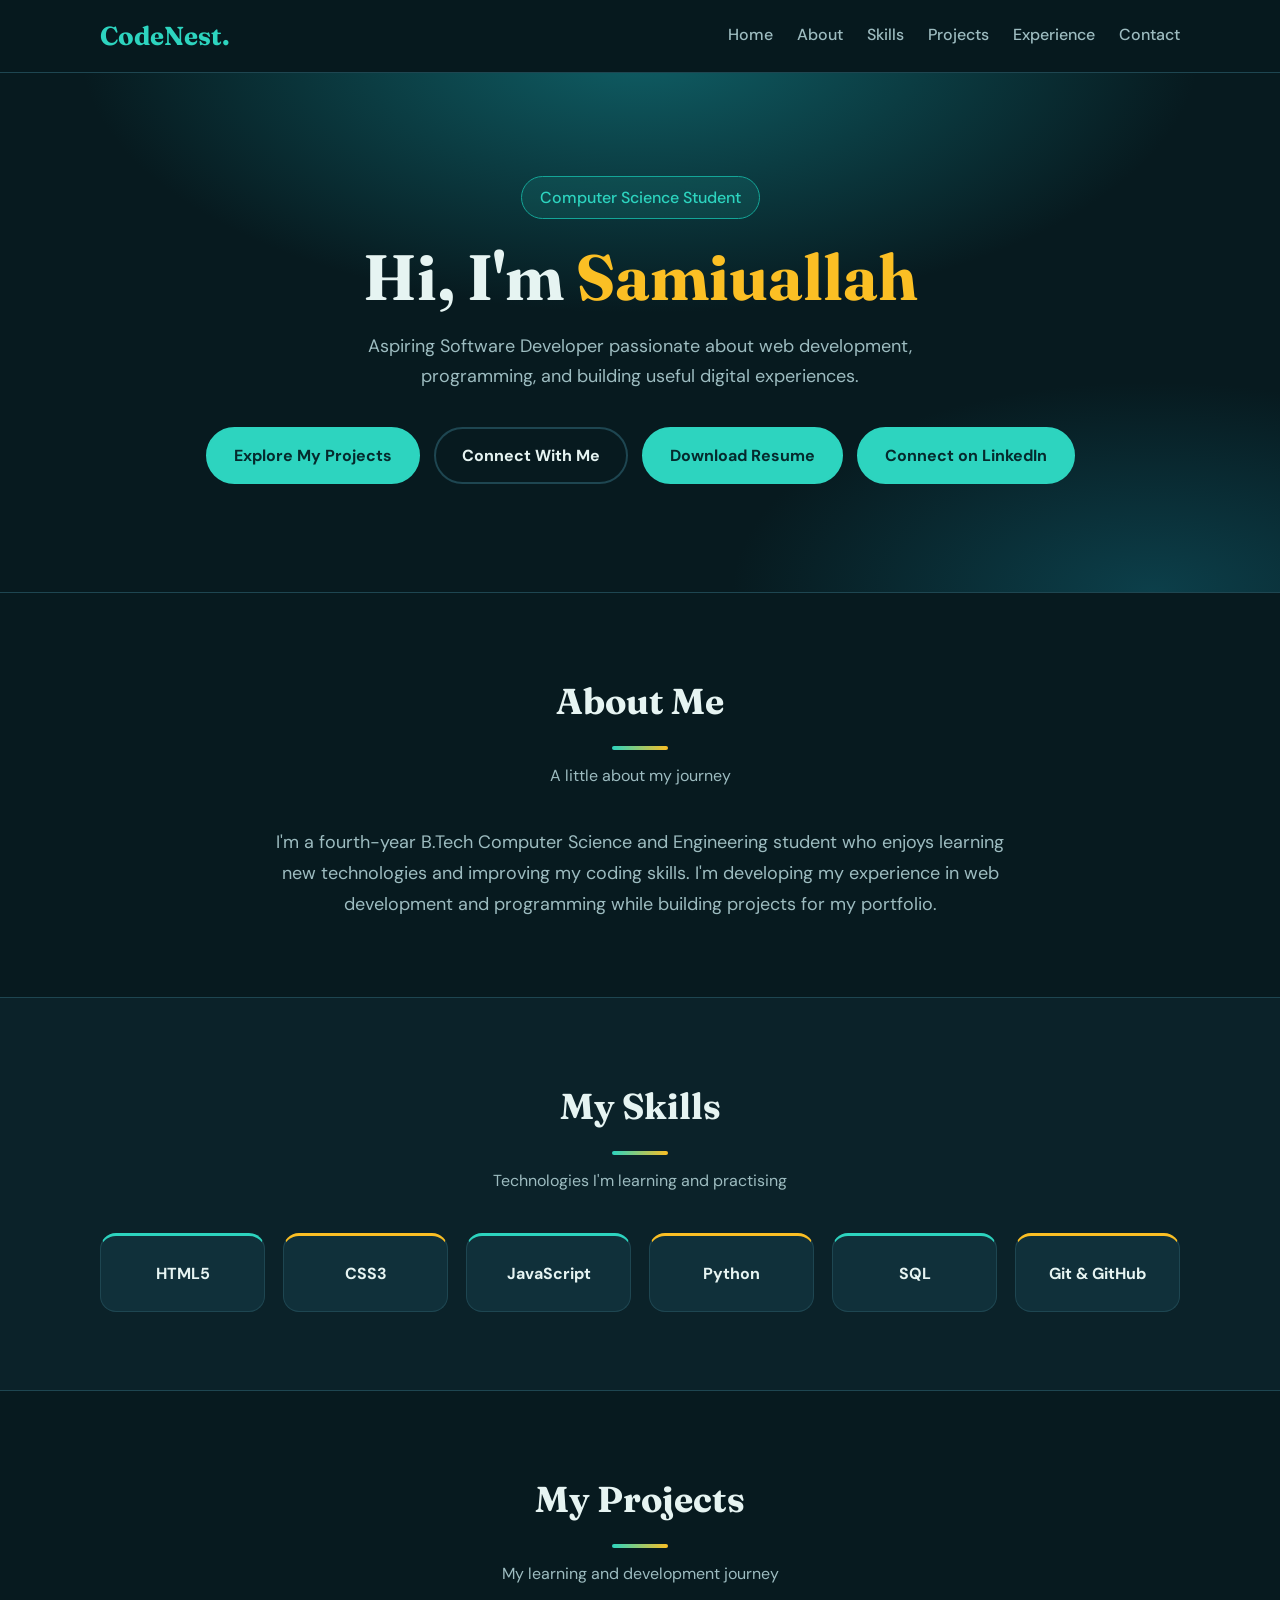
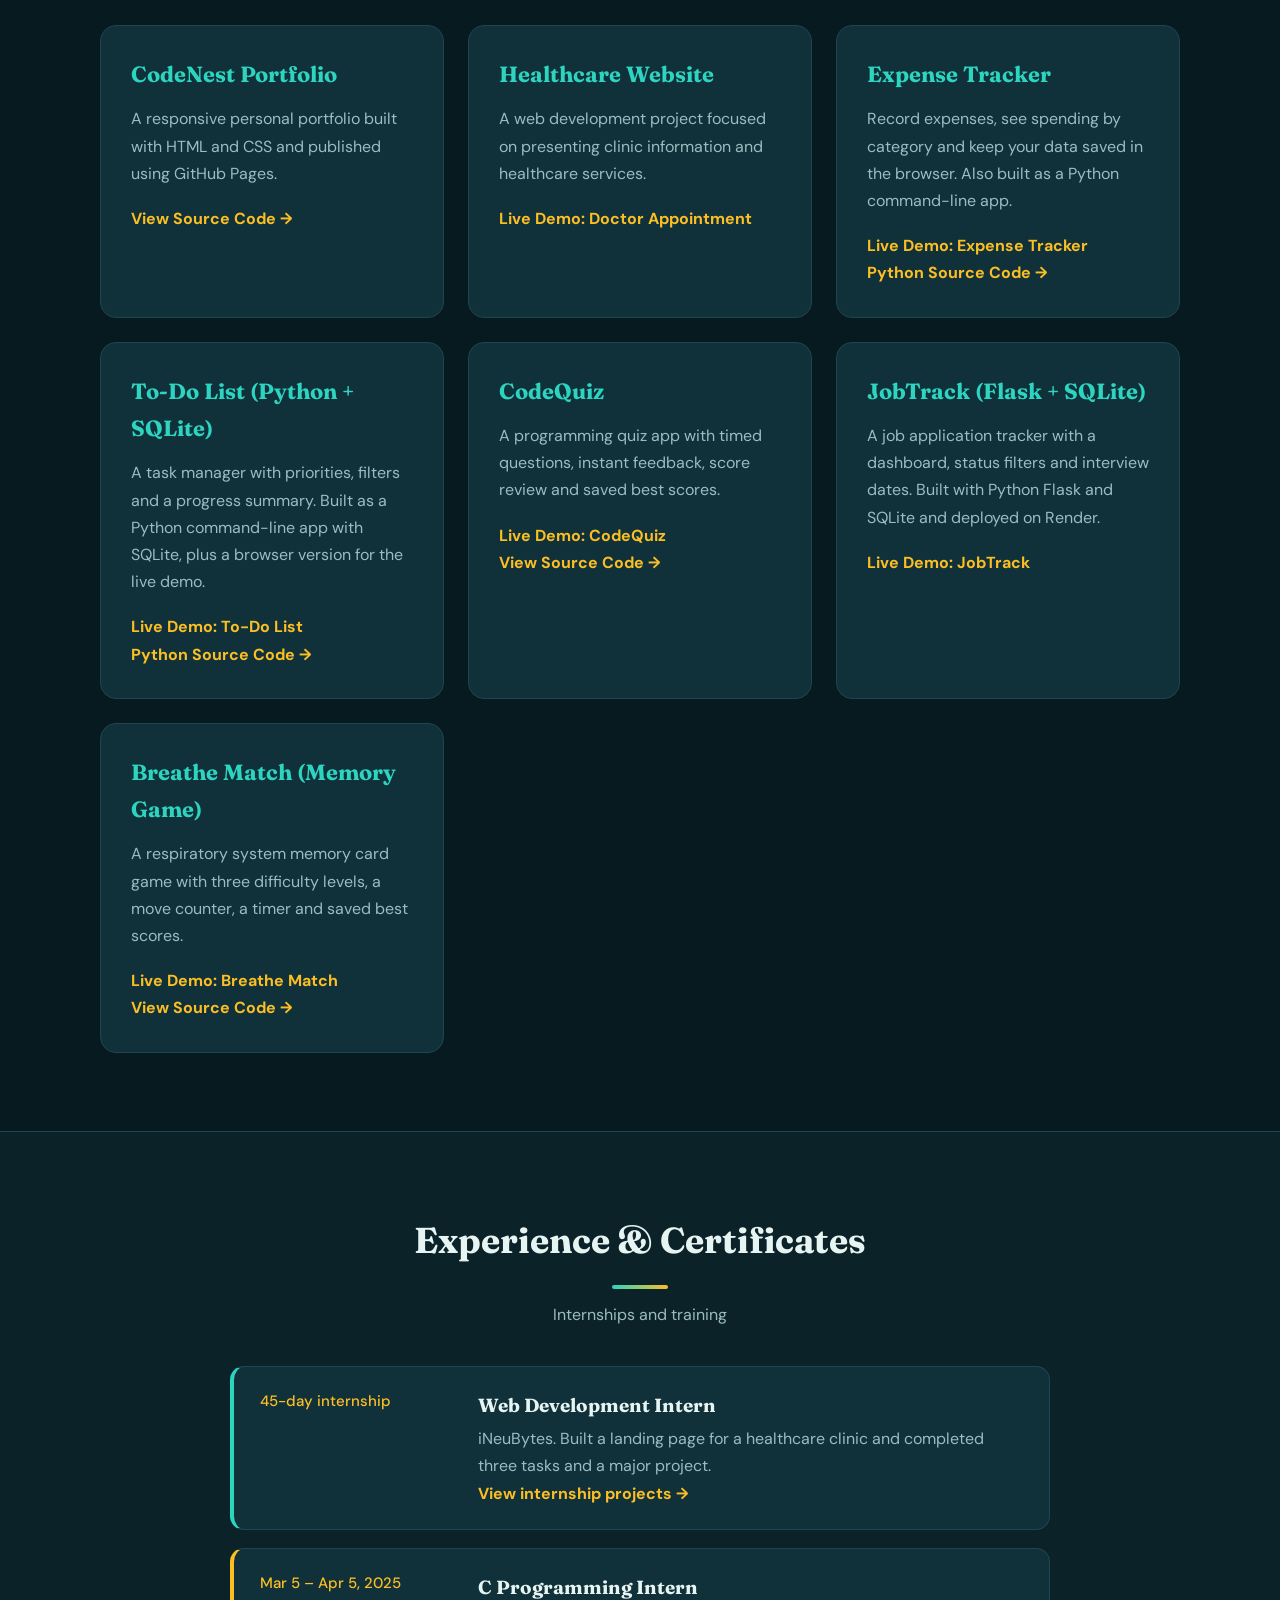
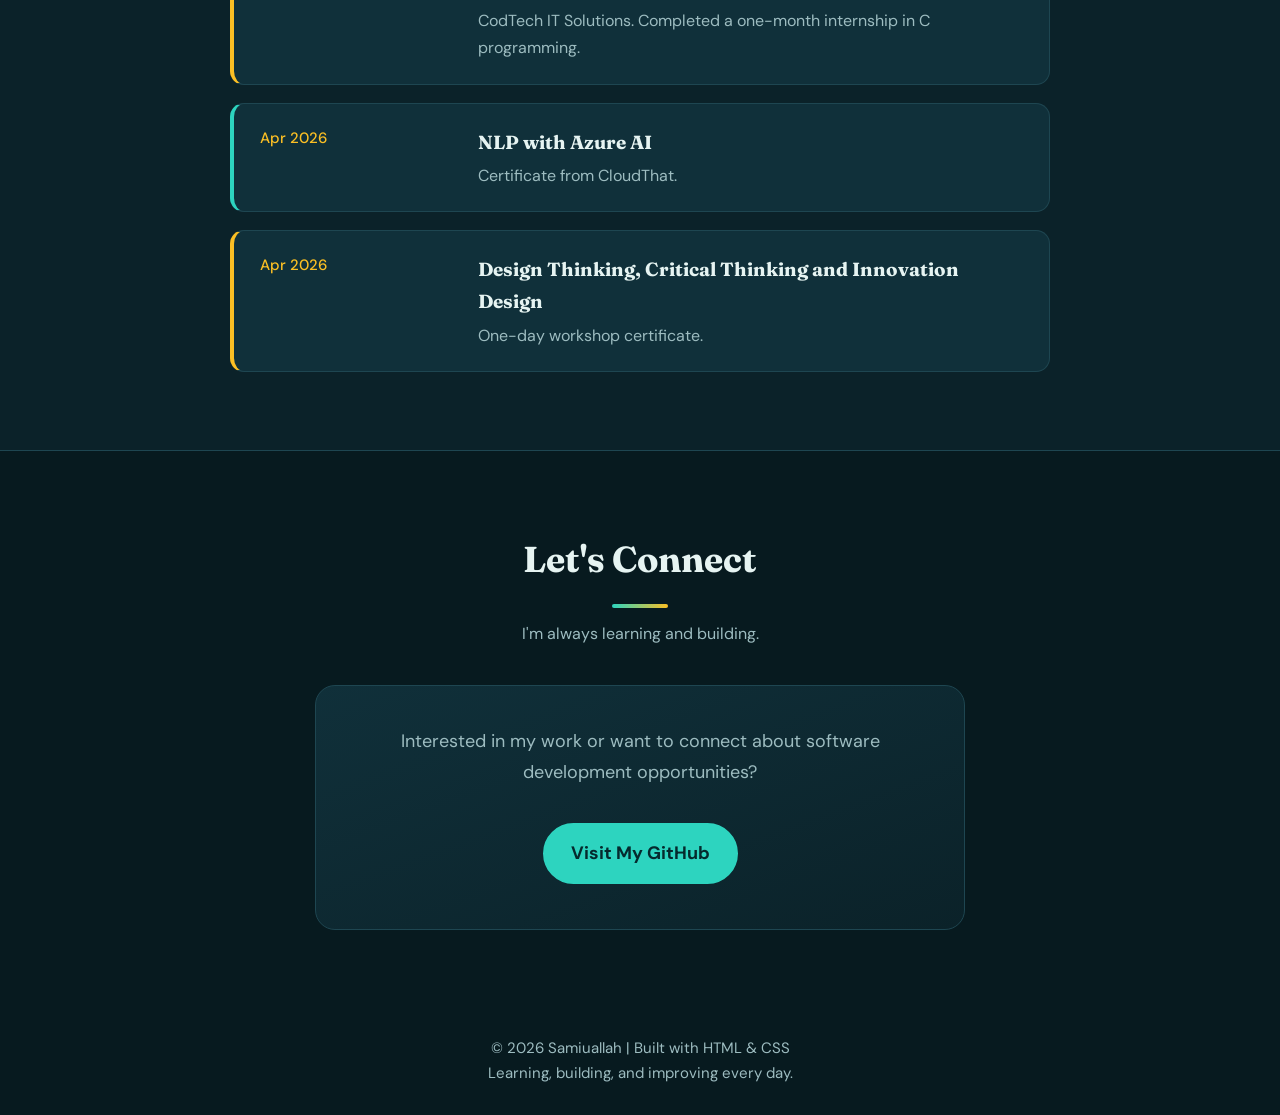
==== commit 3d5a2c20: "Update index.html" ====
--- a/index.html
+++ b/index.html
@@ -553,19 +553,20 @@
           </article>
 
           <article class="project-card">
-            <h3>Memory Match</h3>
+            <h3>Breathe Match (Memory Game)</h3>
             <p>
-              A card matching game with three difficulty levels, a
-              move counter, a timer and saved best scores.
+              A respiratory system memory card game with three
+              difficulty levels, a move counter, a timer and saved
+              best scores.
             </p>
             <a class="project-link"
-               href="https://samiuallahganaie.github.io/memory-game/"
+               href="https://samiuallahganaie.github.io/memory-card-game/"
                target="_blank" rel="noopener noreferrer">
-              Live Demo: Memory Match
+              Live Demo: Breathe Match
             </a>
             <br>
             <a class="project-link"
-               href="https://github.com/samiuallahganaie/memory-game"
+               href="https://github.com/samiuallahganaie/memory-card-game"
                target="_blank" rel="noopener noreferrer">
               View Source Code →
             </a>
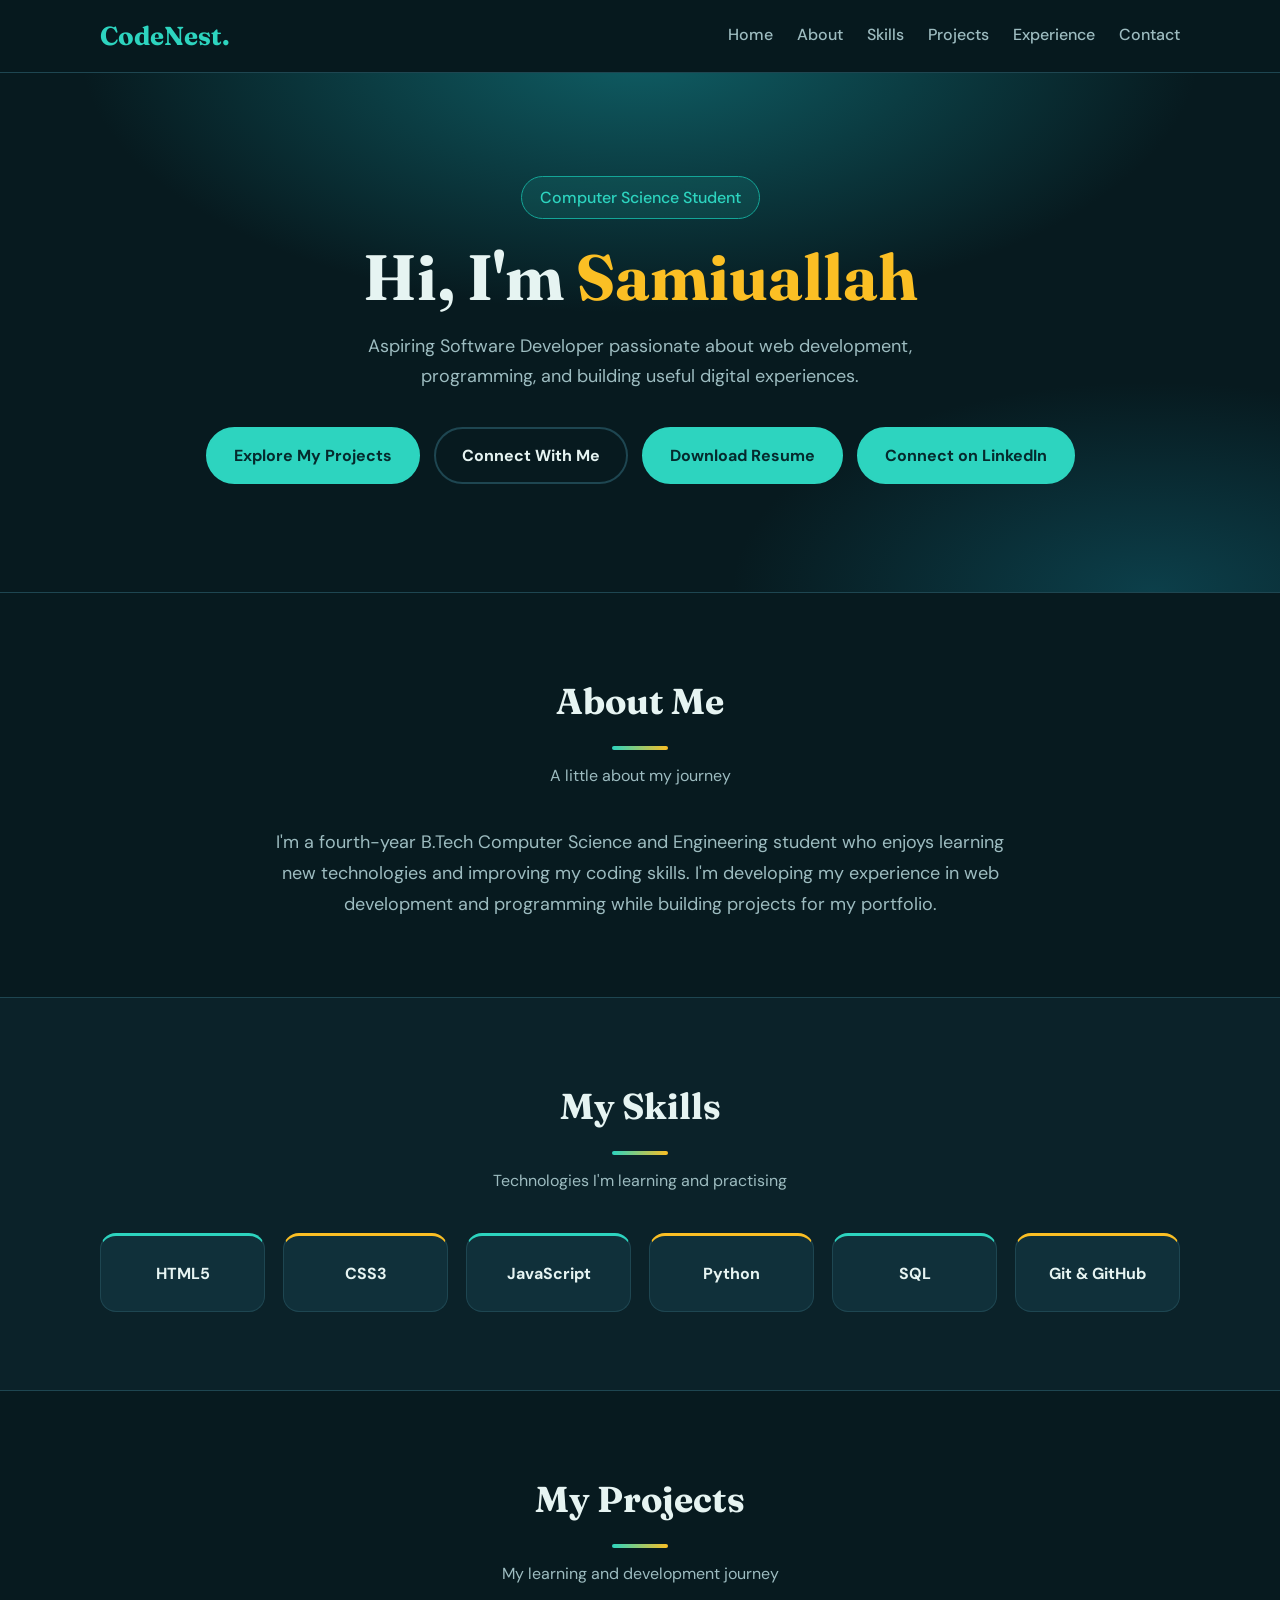
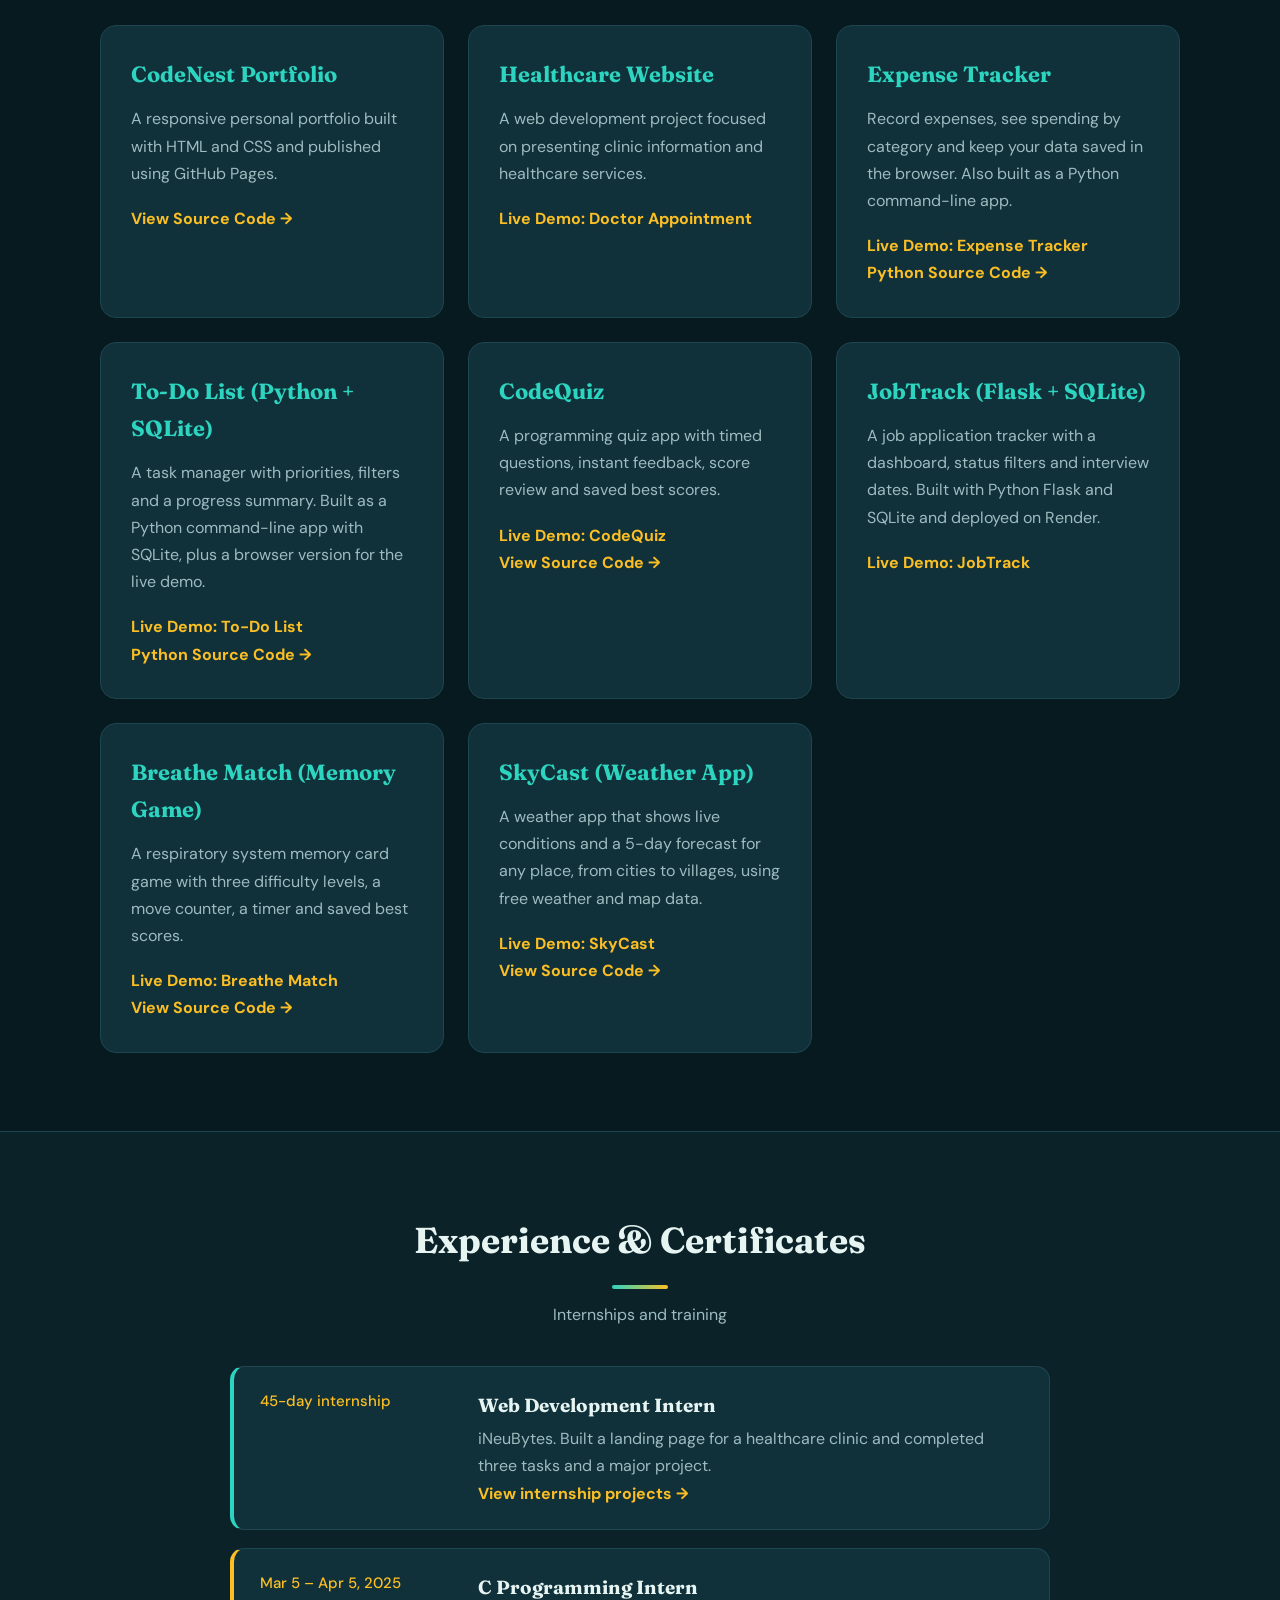
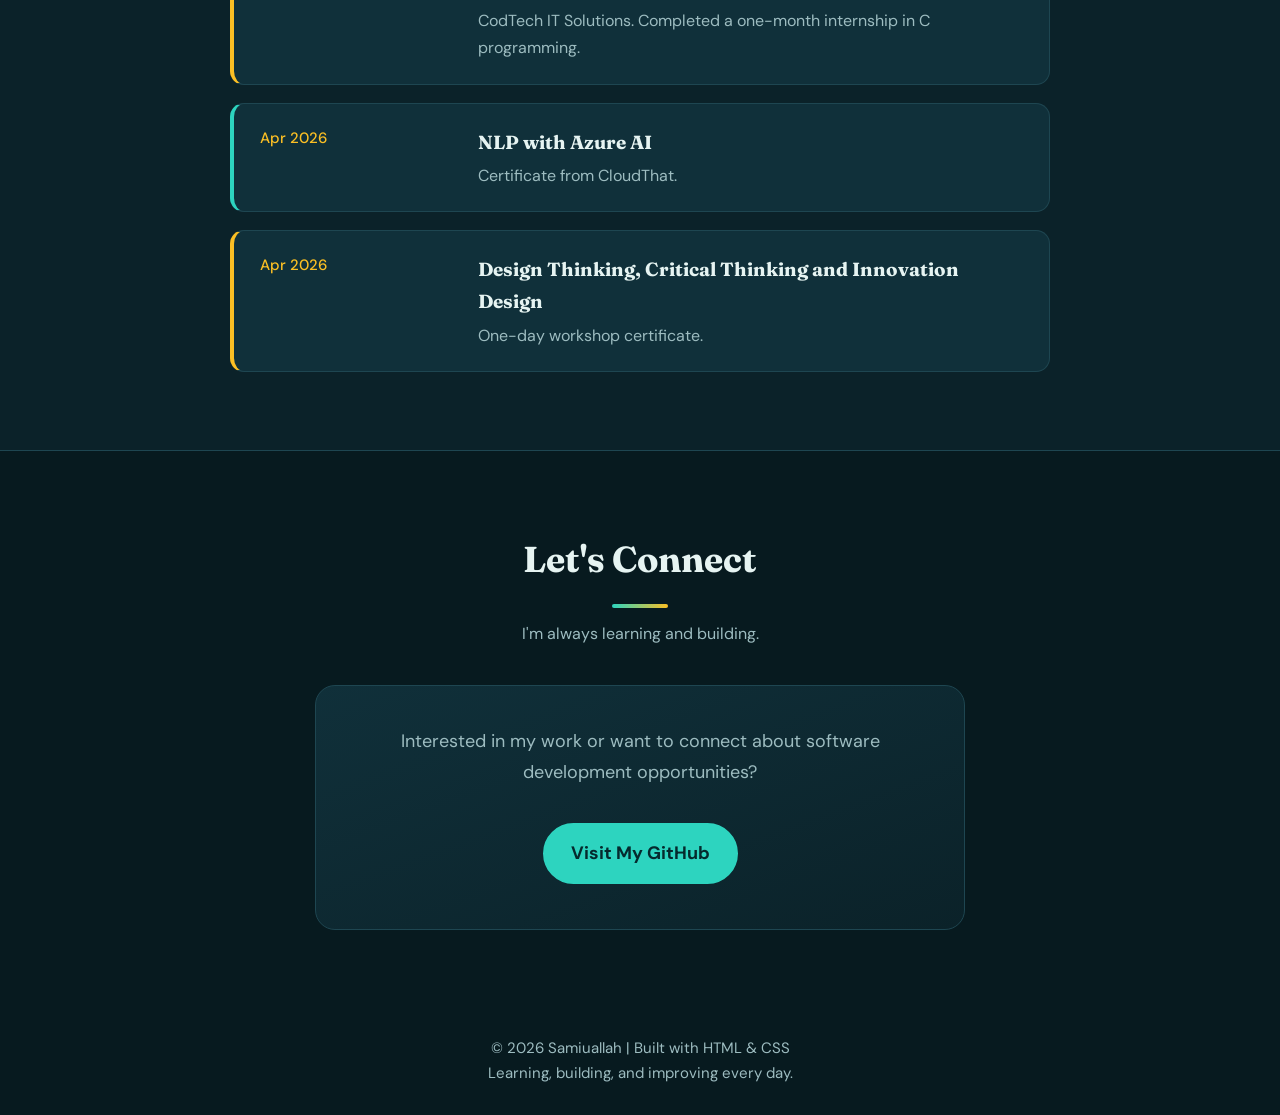
==== commit 2dbd3a08: "Add SkyCast project card to index.html Added project card for SkyCast weather app with demo and sour" ====
--- a/index.html
+++ b/index.html
@@ -571,6 +571,26 @@
               View Source Code →
             </a>
           </article>
+
+          <article class="project-card">
+            <h3>SkyCast (Weather App)</h3>
+            <p>
+              A weather app that shows live conditions and a 5-day
+              forecast for any place, from cities to villages, using
+              free weather and map data.
+            </p>
+            <a class="project-link"
+               href="https://samiuallahganaie.github.io/weather-app/"
+               target="_blank" rel="noopener noreferrer">
+              Live Demo: SkyCast
+            </a>
+            <br>
+            <a class="project-link"
+               href="https://github.com/samiuallahganaie/weather-app"
+               target="_blank" rel="noopener noreferrer">
+              View Source Code →
+            </a>
+          </article>
         </div>
       </div>
     </section>
